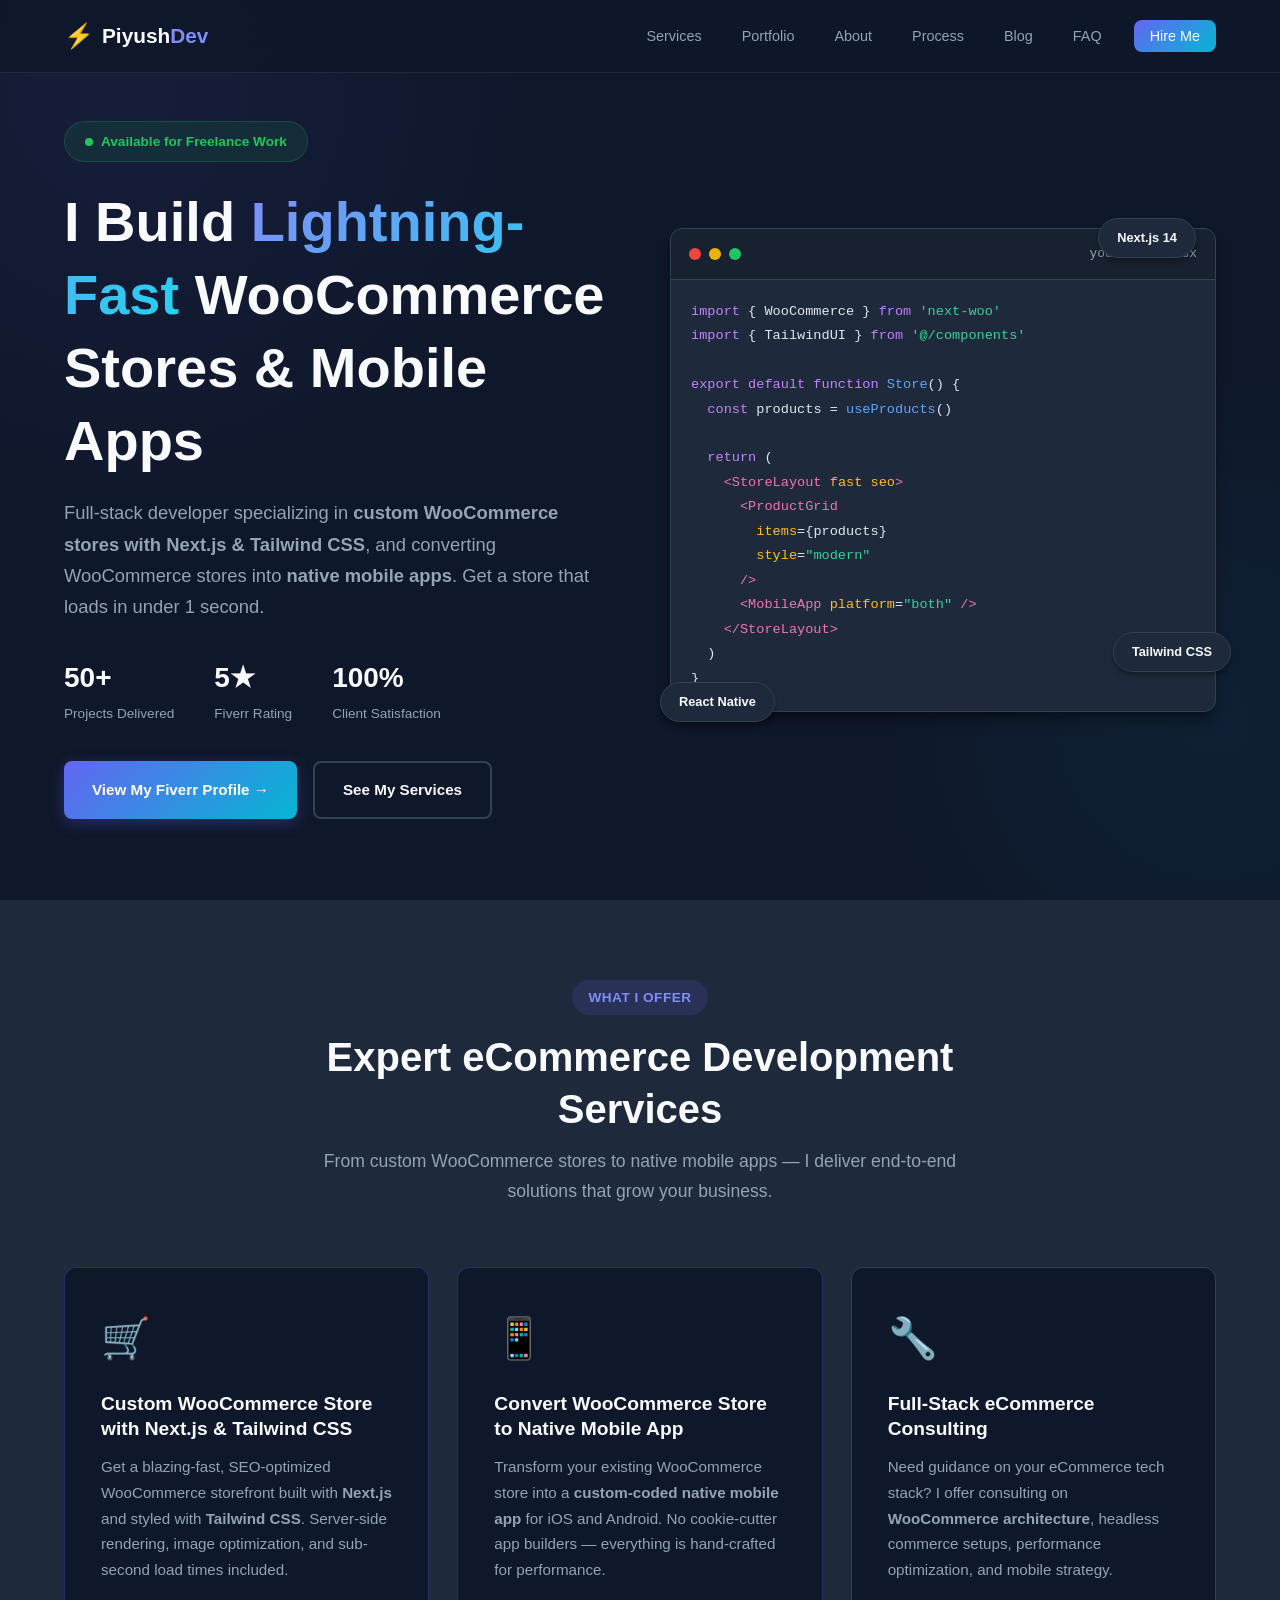
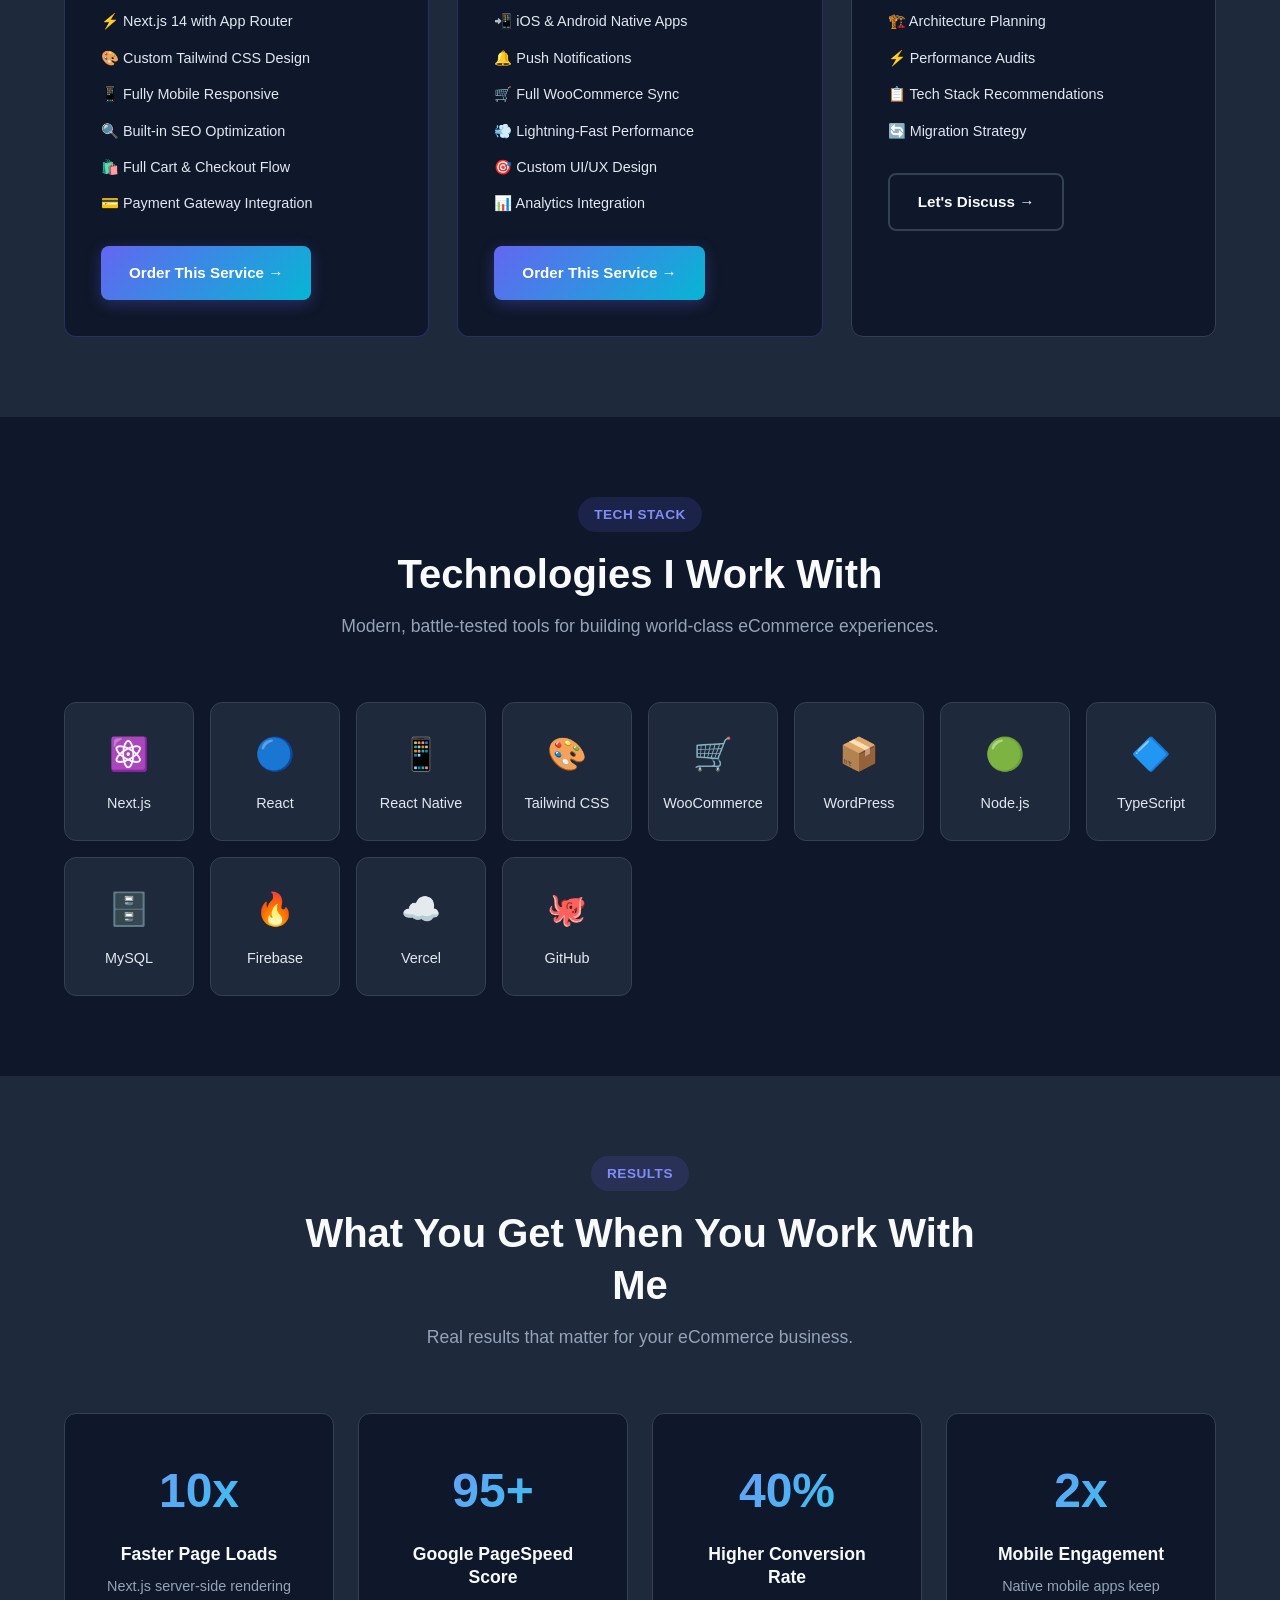
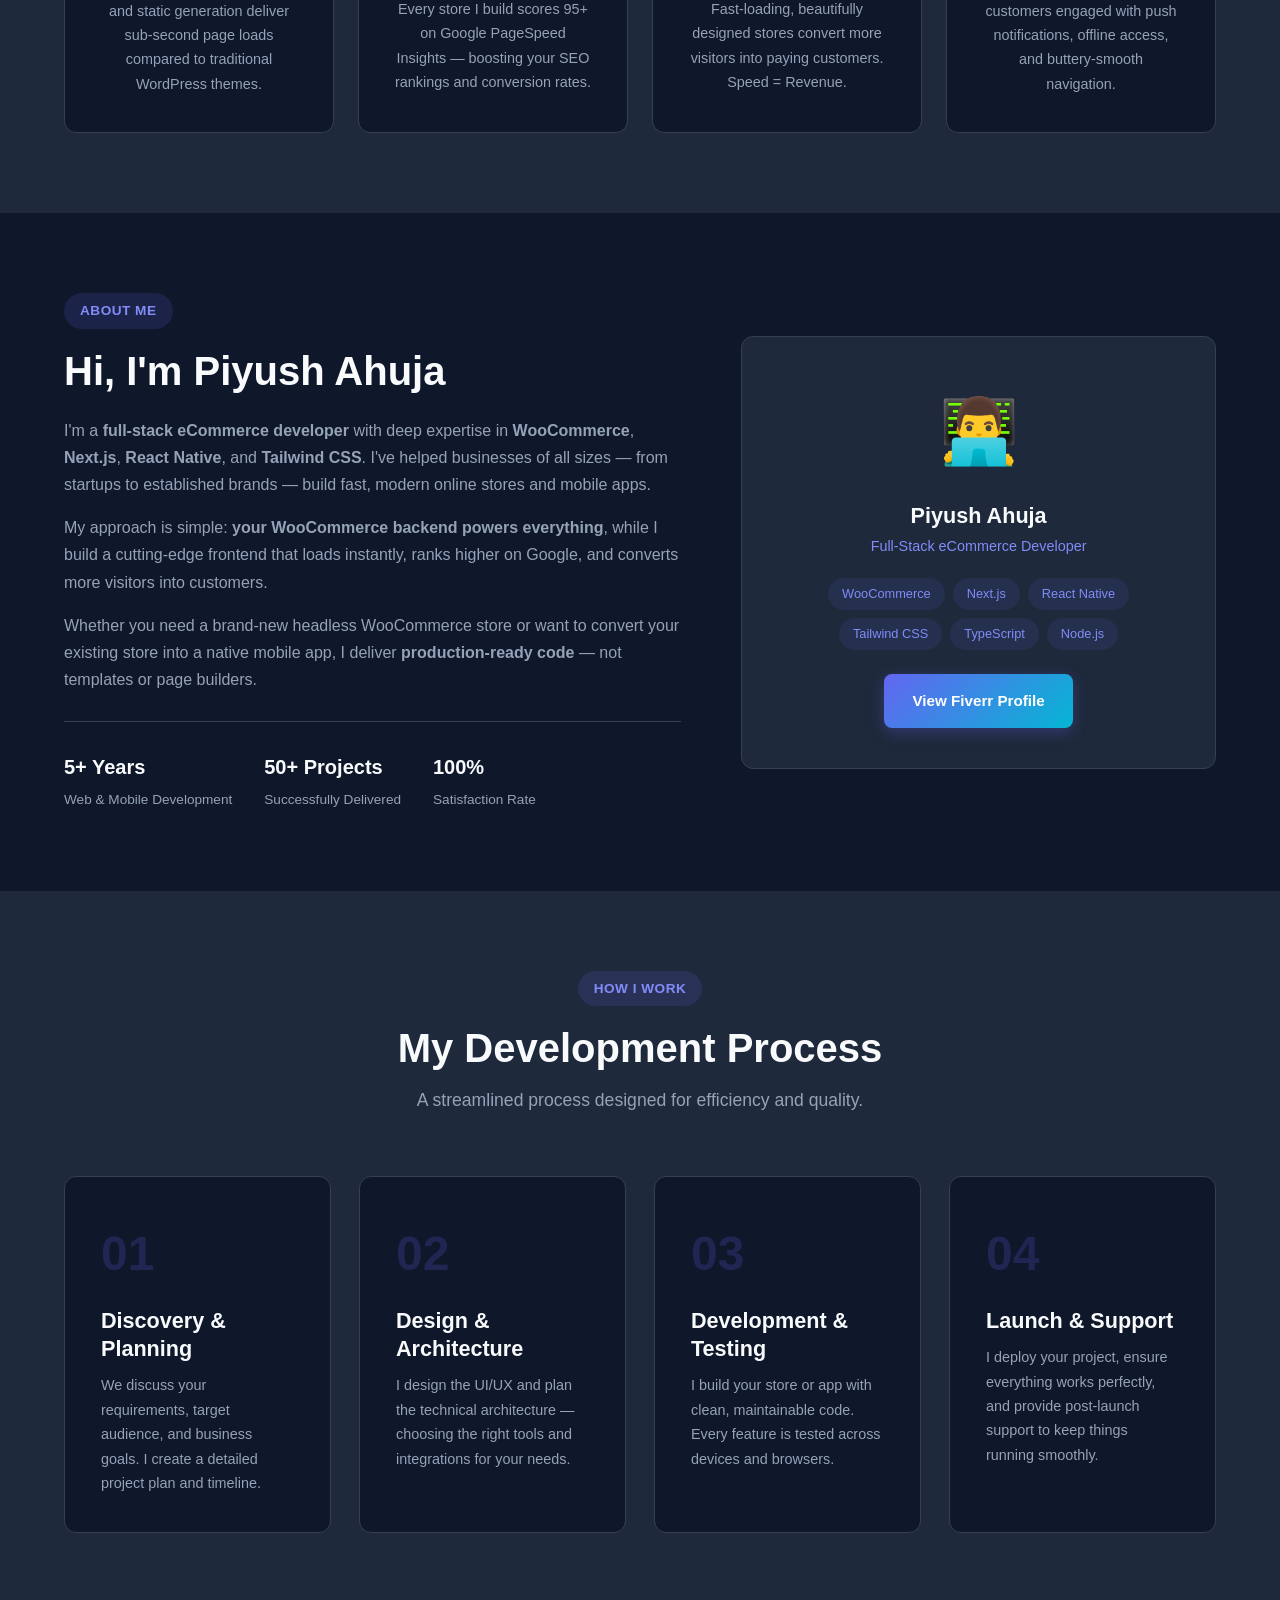
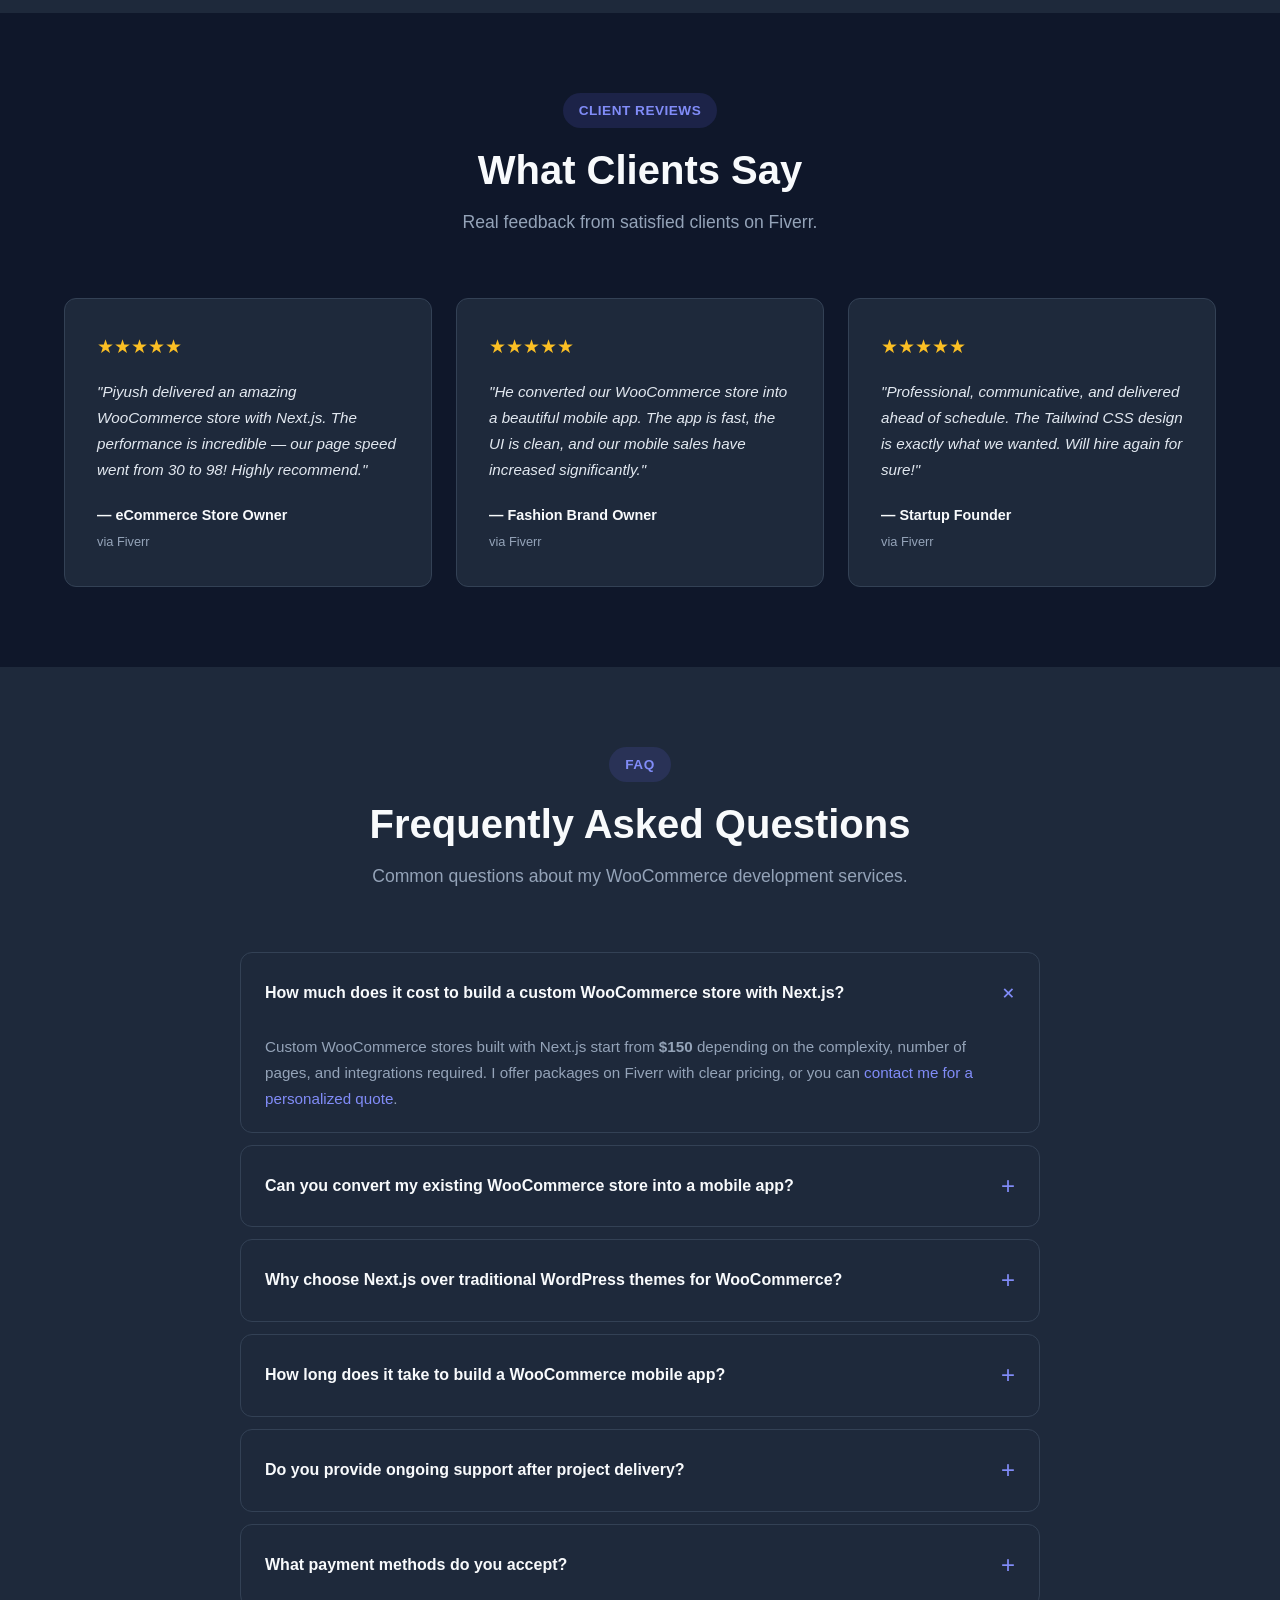
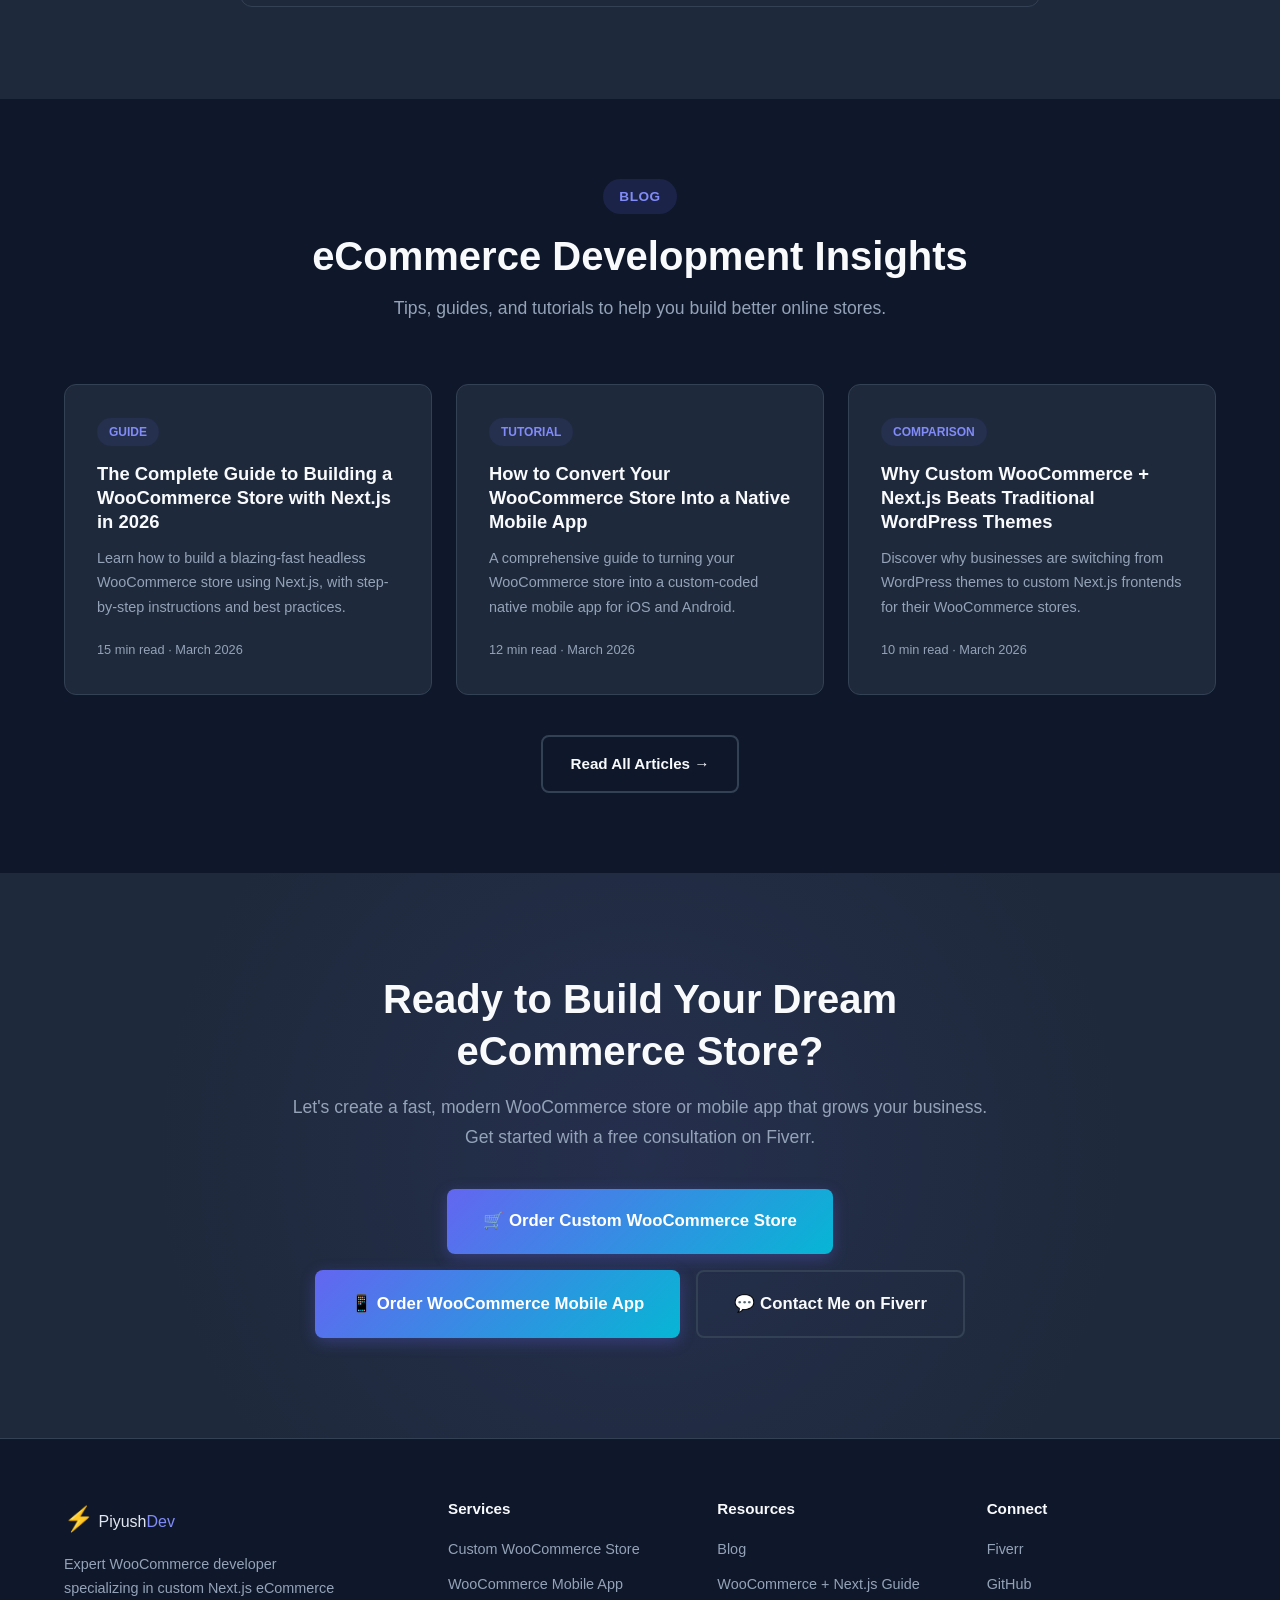
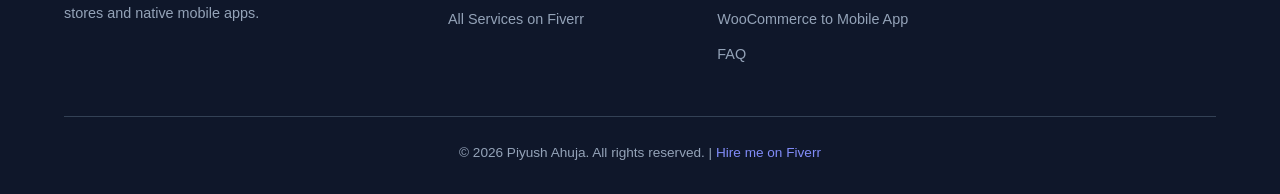
==== index.html @ 9898a1bc "Initial commit: SEO-optimized portfolio site with blog - Landing page with services, portfolio, abou" ====
<!DOCTYPE html>
<html lang="en">
<head>
    <meta charset="UTF-8">
    <meta name="viewport" content="width=device-width, initial-scale=1.0">
    <title>Piyush Ahuja — WooCommerce & Next.js Developer | Custom eCommerce Stores & Mobile Apps</title>
    <meta name="description" content="Hire Piyush Ahuja — expert WooCommerce developer specializing in custom Next.js eCommerce stores, Tailwind CSS design, and native mobile apps for WooCommerce. 5+ years experience. Fast delivery.">
    <meta name="keywords" content="woocommerce developer, hire woocommerce expert, nextjs ecommerce, custom woocommerce store, woocommerce mobile app, react native woocommerce, tailwind css ecommerce, freelance ecommerce developer, woocommerce to mobile app, custom ecommerce development">
    <meta name="author" content="Piyush Ahuja">
    <meta name="robots" content="index, follow, max-snippet:-1, max-image-preview:large, max-video-preview:-1">
    <link rel="canonical" href="https://piyushahuja01.github.io/">

    <!-- Open Graph -->
    <meta property="og:title" content="Piyush Ahuja — WooCommerce & Next.js eCommerce Developer">
    <meta property="og:description" content="Custom WooCommerce stores built with Next.js & Tailwind CSS. Convert your WooCommerce store into a native mobile app. Hire a top-rated freelance developer.">
    <meta property="og:type" content="website">
    <meta property="og:url" content="https://piyushahuja01.github.io/">
    <meta property="og:image" content="https://piyushahuja01.github.io/assets/og-image.png">
    <meta property="og:locale" content="en_US">
    <meta property="og:site_name" content="Piyush Ahuja — eCommerce Developer">

    <!-- Twitter Card -->
    <meta name="twitter:card" content="summary_large_image">
    <meta name="twitter:title" content="Piyush Ahuja — WooCommerce & Next.js Developer">
    <meta name="twitter:description" content="Custom WooCommerce stores with Next.js, Tailwind CSS & native mobile apps. Hire a top freelance eCommerce developer.">
    <meta name="twitter:image" content="https://piyushahuja01.github.io/assets/og-image.png">

    <!-- Favicons -->
    <link rel="icon" type="image/svg+xml" href="data:image/svg+xml,<svg xmlns='http://www.w3.org/2000/svg' viewBox='0 0 100 100'><text y='.9em' font-size='90'>🚀</text></svg>">

    <!-- Preload critical CSS -->
    <link rel="stylesheet" href="style.css">

    <!-- JSON-LD Structured Data: Person -->
    <script type="application/ld+json">
    {
        "@context": "https://schema.org",
        "@type": "Person",
        "name": "Piyush Ahuja",
        "url": "https://piyushahuja01.github.io/",
        "image": "https://piyushahuja01.github.io/assets/profile.jpg",
        "jobTitle": "Full-Stack eCommerce Developer",
        "description": "Expert WooCommerce developer specializing in custom Next.js eCommerce stores, Tailwind CSS design, and native mobile apps.",
        "sameAs": [
            "https://www.fiverr.com/piyushahuja01/",
            "https://github.com/piyushahuja01"
        ],
        "knowsAbout": [
            "WooCommerce",
            "Next.js",
            "React Native",
            "Tailwind CSS",
            "eCommerce Development",
            "Mobile App Development",
            "WordPress",
            "Shopify",
            "JavaScript",
            "TypeScript",
            "Node.js"
        ],
        "makesOffer": [
            {
                "@type": "Offer",
                "itemOffered": {
                    "@type": "Service",
                    "name": "Custom WooCommerce Store with Next.js & Tailwind CSS",
                    "description": "Build a blazing-fast custom WooCommerce store using Next.js and Tailwind CSS with full mobile responsiveness.",
                    "url": "https://www.fiverr.com/piyushahuja01/build-a-custom-woocommerce-store-with-next-js-tailwind-css-and-mobile-app"
                }
            },
            {
                "@type": "Offer",
                "itemOffered": {
                    "@type": "Service",
                    "name": "WooCommerce to Native Mobile App",
                    "description": "Convert your WooCommerce store into a custom-coded native mobile app for iOS and Android.",
                    "url": "https://www.fiverr.com/piyushahuja01/turn-your-woocommerce-store-into-a-custom-code-native-app"
                }
            }
        ]
    }
    </script>

    <!-- JSON-LD: WebSite with SearchAction -->
    <script type="application/ld+json">
    {
        "@context": "https://schema.org",
        "@type": "WebSite",
        "name": "Piyush Ahuja — eCommerce Developer",
        "url": "https://piyushahuja01.github.io/"
    }
    </script>

    <!-- JSON-LD: FAQ -->
    <script type="application/ld+json">
    {
        "@context": "https://schema.org",
        "@type": "FAQPage",
        "mainEntity": [
            {
                "@type": "Question",
                "name": "How much does it cost to build a custom WooCommerce store with Next.js?",
                "acceptedAnswer": {
                    "@type": "Answer",
                    "text": "Custom WooCommerce stores built with Next.js start from $150 depending on the complexity, number of pages, and integrations. Contact me on Fiverr for a personalized quote."
                }
            },
            {
                "@type": "Question",
                "name": "Can you convert my existing WooCommerce store into a mobile app?",
                "acceptedAnswer": {
                    "@type": "Answer",
                    "text": "Yes! I specialize in converting WooCommerce stores into custom-coded native mobile apps for both iOS and Android using React Native, ensuring full feature parity with your web store."
                }
            },
            {
                "@type": "Question",
                "name": "Why choose Next.js over traditional WordPress themes for WooCommerce?",
                "acceptedAnswer": {
                    "@type": "Answer",
                    "text": "Next.js provides significantly faster page loads (up to 10x), better SEO through server-side rendering, superior developer experience, and modern UI capabilities compared to traditional WordPress themes. Your WooCommerce backend stays the same while the frontend becomes blazing fast."
                }
            },
            {
                "@type": "Question",
                "name": "How long does it take to build a WooCommerce mobile app?",
                "acceptedAnswer": {
                    "@type": "Answer",
                    "text": "A typical WooCommerce mobile app takes 2-4 weeks depending on features and complexity. I deliver production-ready apps with push notifications, payment integration, and full cart/checkout functionality."
                }
            },
            {
                "@type": "Question",
                "name": "Do you provide ongoing support after project delivery?",
                "acceptedAnswer": {
                    "@type": "Answer",
                    "text": "Yes, all my projects include post-delivery support. I offer revision rounds and can provide ongoing maintenance packages to keep your store or app running smoothly."
                }
            }
        ]
    }
    </script>

    <!-- JSON-LD: BreadcrumbList -->
    <script type="application/ld+json">
    {
        "@context": "https://schema.org",
        "@type": "BreadcrumbList",
        "itemListElement": [
            {
                "@type": "ListItem",
                "position": 1,
                "name": "Home",
                "item": "https://piyushahuja01.github.io/"
            }
        ]
    }
    </script>
</head>
<body>
    <!-- Navigation -->
    <nav class="navbar" id="navbar">
        <div class="container nav-container">
            <a href="/" class="nav-logo" aria-label="Piyush Ahuja Home">
                <span class="logo-icon">⚡</span>
                <span class="logo-text">Piyush<span class="accent">Dev</span></span>
            </a>
            <button class="nav-toggle" id="navToggle" aria-label="Toggle Menu" aria-expanded="false">
                <span class="hamburger"></span>
            </button>
            <ul class="nav-menu" id="navMenu">
                <li><a href="#services" class="nav-link">Services</a></li>
                <li><a href="#portfolio" class="nav-link">Portfolio</a></li>
                <li><a href="#about" class="nav-link">About</a></li>
                <li><a href="#process" class="nav-link">Process</a></li>
                <li><a href="blog/" class="nav-link">Blog</a></li>
                <li><a href="#faq" class="nav-link">FAQ</a></li>
                <li><a href="#contact" class="nav-link cta-btn">Hire Me</a></li>
            </ul>
        </div>
    </nav>

    <!-- Hero Section -->
    <header class="hero" id="hero">
        <div class="container hero-container">
            <div class="hero-content">
                <div class="hero-badge">Available for Freelance Work</div>
                <h1>I Build <span class="gradient-text">Lightning-Fast</span> WooCommerce Stores & Mobile Apps</h1>
                <p class="hero-subtitle">Full-stack developer specializing in <strong>custom WooCommerce stores with Next.js & Tailwind CSS</strong>, and converting WooCommerce stores into <strong>native mobile apps</strong>. Get a store that loads in under 1 second.</p>
                <div class="hero-stats">
                    <div class="stat">
                        <span class="stat-number">50+</span>
                        <span class="stat-label">Projects Delivered</span>
                    </div>
                    <div class="stat">
                        <span class="stat-number">5★</span>
                        <span class="stat-label">Fiverr Rating</span>
                    </div>
                    <div class="stat">
                        <span class="stat-number">100%</span>
                        <span class="stat-label">Client Satisfaction</span>
                    </div>
                </div>
                <div class="hero-cta">
                    <a href="https://www.fiverr.com/piyushahuja01/" class="btn btn-primary" target="_blank" rel="noopener">
                        View My Fiverr Profile →
                    </a>
                    <a href="#services" class="btn btn-outline">See My Services</a>
                </div>
            </div>
            <div class="hero-visual">
                <div class="code-window">
                    <div class="code-header">
                        <span class="dot red"></span>
                        <span class="dot yellow"></span>
                        <span class="dot green"></span>
                        <span class="code-title">your-store.tsx</span>
                    </div>
                    <pre class="code-body"><code><span class="code-keyword">import</span> { WooCommerce } <span class="code-keyword">from</span> <span class="code-string">'next-woo'</span>
<span class="code-keyword">import</span> { TailwindUI } <span class="code-keyword">from</span> <span class="code-string">'@/components'</span>

<span class="code-keyword">export default function</span> <span class="code-func">Store</span>() {
  <span class="code-keyword">const</span> products = <span class="code-func">useProducts</span>()
  
  <span class="code-keyword">return</span> (
    <span class="code-tag">&lt;StoreLayout</span> <span class="code-attr">fast</span> <span class="code-attr">seo</span><span class="code-tag">&gt;</span>
      <span class="code-tag">&lt;ProductGrid</span>
        <span class="code-attr">items</span>={products}
        <span class="code-attr">style</span>=<span class="code-string">"modern"</span>
      <span class="code-tag">/&gt;</span>
      <span class="code-tag">&lt;MobileApp</span> <span class="code-attr">platform</span>=<span class="code-string">"both"</span> <span class="code-tag">/&gt;</span>
    <span class="code-tag">&lt;/StoreLayout&gt;</span>
  )
}</code></pre>
                </div>
                <div class="floating-badge badge-1">Next.js 14</div>
                <div class="floating-badge badge-2">React Native</div>
                <div class="floating-badge badge-3">Tailwind CSS</div>
            </div>
        </div>
    </header>

    <!-- Services Section -->
    <section class="services" id="services">
        <div class="container">
            <div class="section-header">
                <span class="section-tag">What I Offer</span>
                <h2>Expert eCommerce Development Services</h2>
                <p>From custom WooCommerce stores to native mobile apps — I deliver end-to-end solutions that grow your business.</p>
            </div>
            <div class="services-grid">
                <!-- Service 1 -->
                <article class="service-card featured">
                    <div class="service-icon">🛒</div>
                    <h3>Custom WooCommerce Store with Next.js & Tailwind CSS</h3>
                    <p>Get a blazing-fast, SEO-optimized WooCommerce storefront built with <strong>Next.js</strong> and styled with <strong>Tailwind CSS</strong>. Server-side rendering, image optimization, and sub-second load times included.</p>
                    <ul class="service-features">
                        <li>⚡ Next.js 14 with App Router</li>
                        <li>🎨 Custom Tailwind CSS Design</li>
                        <li>📱 Fully Mobile Responsive</li>
                        <li>🔍 Built-in SEO Optimization</li>
                        <li>🛍️ Full Cart & Checkout Flow</li>
                        <li>💳 Payment Gateway Integration</li>
                    </ul>
                    <a href="https://www.fiverr.com/piyushahuja01/build-a-custom-woocommerce-store-with-next-js-tailwind-css-and-mobile-app" class="btn btn-primary" target="_blank" rel="noopener">
                        Order This Service →
                    </a>
                </article>

                <!-- Service 2 -->
                <article class="service-card featured">
                    <div class="service-icon">📱</div>
                    <h3>Convert WooCommerce Store to Native Mobile App</h3>
                    <p>Transform your existing WooCommerce store into a <strong>custom-coded native mobile app</strong> for iOS and Android. No cookie-cutter app builders — everything is hand-crafted for performance.</p>
                    <ul class="service-features">
                        <li>📲 iOS & Android Native Apps</li>
                        <li>🔔 Push Notifications</li>
                        <li>🛒 Full WooCommerce Sync</li>
                        <li>💨 Lightning-Fast Performance</li>
                        <li>🎯 Custom UI/UX Design</li>
                        <li>📊 Analytics Integration</li>
                    </ul>
                    <a href="https://www.fiverr.com/piyushahuja01/turn-your-woocommerce-store-into-a-custom-code-native-app" class="btn btn-primary" target="_blank" rel="noopener">
                        Order This Service →
                    </a>
                </article>

                <!-- Service 3 -->
                <article class="service-card">
                    <div class="service-icon">🔧</div>
                    <h3>Full-Stack eCommerce Consulting</h3>
                    <p>Need guidance on your eCommerce tech stack? I offer consulting on <strong>WooCommerce architecture</strong>, headless commerce setups, performance optimization, and mobile strategy.</p>
                    <ul class="service-features">
                        <li>🏗️ Architecture Planning</li>
                        <li>⚡ Performance Audits</li>
                        <li>📋 Tech Stack Recommendations</li>
                        <li>🔄 Migration Strategy</li>
                    </ul>
                    <a href="https://www.fiverr.com/piyushahuja01/" class="btn btn-outline" target="_blank" rel="noopener">
                        Let's Discuss →
                    </a>
                </article>
            </div>
        </div>
    </section>

    <!-- Tech Stack Section -->
    <section class="tech-stack" id="tech">
        <div class="container">
            <div class="section-header">
                <span class="section-tag">Tech Stack</span>
                <h2>Technologies I Work With</h2>
                <p>Modern, battle-tested tools for building world-class eCommerce experiences.</p>
            </div>
            <div class="tech-grid">
                <div class="tech-item"><span class="tech-logo">⚛️</span><span>Next.js</span></div>
                <div class="tech-item"><span class="tech-logo">🔵</span><span>React</span></div>
                <div class="tech-item"><span class="tech-logo">📱</span><span>React Native</span></div>
                <div class="tech-item"><span class="tech-logo">🎨</span><span>Tailwind CSS</span></div>
                <div class="tech-item"><span class="tech-logo">🛒</span><span>WooCommerce</span></div>
                <div class="tech-item"><span class="tech-logo">📦</span><span>WordPress</span></div>
                <div class="tech-item"><span class="tech-logo">🟢</span><span>Node.js</span></div>
                <div class="tech-item"><span class="tech-logo">🔷</span><span>TypeScript</span></div>
                <div class="tech-item"><span class="tech-logo">🗄️</span><span>MySQL</span></div>
                <div class="tech-item"><span class="tech-logo">🔥</span><span>Firebase</span></div>
                <div class="tech-item"><span class="tech-logo">☁️</span><span>Vercel</span></div>
                <div class="tech-item"><span class="tech-logo">🐙</span><span>GitHub</span></div>
            </div>
        </div>
    </section>

    <!-- Portfolio/Results Section -->
    <section class="portfolio" id="portfolio">
        <div class="container">
            <div class="section-header">
                <span class="section-tag">Results</span>
                <h2>What You Get When You Work With Me</h2>
                <p>Real results that matter for your eCommerce business.</p>
            </div>
            <div class="results-grid">
                <div class="result-card">
                    <div class="result-metric">10x</div>
                    <h3>Faster Page Loads</h3>
                    <p>Next.js server-side rendering and static generation deliver sub-second page loads compared to traditional WordPress themes.</p>
                </div>
                <div class="result-card">
                    <div class="result-metric">95+</div>
                    <h3>Google PageSpeed Score</h3>
                    <p>Every store I build scores 95+ on Google PageSpeed Insights — boosting your SEO rankings and conversion rates.</p>
                </div>
                <div class="result-card">
                    <div class="result-metric">40%</div>
                    <h3>Higher Conversion Rate</h3>
                    <p>Fast-loading, beautifully designed stores convert more visitors into paying customers. Speed = Revenue.</p>
                </div>
                <div class="result-card">
                    <div class="result-metric">2x</div>
                    <h3>Mobile Engagement</h3>
                    <p>Native mobile apps keep customers engaged with push notifications, offline access, and buttery-smooth navigation.</p>
                </div>
            </div>
        </div>
    </section>

    <!-- About Section -->
    <section class="about" id="about">
        <div class="container about-container">
            <div class="about-content">
                <span class="section-tag">About Me</span>
                <h2>Hi, I'm Piyush Ahuja</h2>
                <p>I'm a <strong>full-stack eCommerce developer</strong> with deep expertise in <strong>WooCommerce</strong>, <strong>Next.js</strong>, <strong>React Native</strong>, and <strong>Tailwind CSS</strong>. I've helped businesses of all sizes — from startups to established brands — build fast, modern online stores and mobile apps.</p>
                <p>My approach is simple: <strong>your WooCommerce backend powers everything</strong>, while I build a cutting-edge frontend that loads instantly, ranks higher on Google, and converts more visitors into customers.</p>
                <p>Whether you need a brand-new headless WooCommerce store or want to convert your existing store into a native mobile app, I deliver <strong>production-ready code</strong> — not templates or page builders.</p>
                <div class="about-highlights">
                    <div class="highlight">
                        <strong>5+ Years</strong>
                        <span>Web & Mobile Development</span>
                    </div>
                    <div class="highlight">
                        <strong>50+ Projects</strong>
                        <span>Successfully Delivered</span>
                    </div>
                    <div class="highlight">
                        <strong>100%</strong>
                        <span>Satisfaction Rate</span>
                    </div>
                </div>
            </div>
            <div class="about-visual">
                <div class="about-card">
                    <div class="about-avatar">👨‍💻</div>
                    <h3>Piyush Ahuja</h3>
                    <p class="about-role">Full-Stack eCommerce Developer</p>
                    <div class="about-tags">
                        <span class="tag">WooCommerce</span>
                        <span class="tag">Next.js</span>
                        <span class="tag">React Native</span>
                        <span class="tag">Tailwind CSS</span>
                        <span class="tag">TypeScript</span>
                        <span class="tag">Node.js</span>
                    </div>
                    <a href="https://www.fiverr.com/piyushahuja01/" class="btn btn-primary" target="_blank" rel="noopener">View Fiverr Profile</a>
                </div>
            </div>
        </div>
    </section>

    <!-- Process Section -->
    <section class="process" id="process">
        <div class="container">
            <div class="section-header">
                <span class="section-tag">How I Work</span>
                <h2>My Development Process</h2>
                <p>A streamlined process designed for efficiency and quality.</p>
            </div>
            <div class="process-steps">
                <div class="step">
                    <div class="step-number">01</div>
                    <h3>Discovery & Planning</h3>
                    <p>We discuss your requirements, target audience, and business goals. I create a detailed project plan and timeline.</p>
                </div>
                <div class="step">
                    <div class="step-number">02</div>
                    <h3>Design & Architecture</h3>
                    <p>I design the UI/UX and plan the technical architecture — choosing the right tools and integrations for your needs.</p>
                </div>
                <div class="step">
                    <div class="step-number">03</div>
                    <h3>Development & Testing</h3>
                    <p>I build your store or app with clean, maintainable code. Every feature is tested across devices and browsers.</p>
                </div>
                <div class="step">
                    <div class="step-number">04</div>
                    <h3>Launch & Support</h3>
                    <p>I deploy your project, ensure everything works perfectly, and provide post-launch support to keep things running smoothly.</p>
                </div>
            </div>
        </div>
    </section>

    <!-- Testimonials Section -->
    <section class="testimonials" id="testimonials">
        <div class="container">
            <div class="section-header">
                <span class="section-tag">Client Reviews</span>
                <h2>What Clients Say</h2>
                <p>Real feedback from satisfied clients on Fiverr.</p>
            </div>
            <div class="testimonials-grid">
                <div class="testimonial-card">
                    <div class="stars">★★★★★</div>
                    <p>"Piyush delivered an amazing WooCommerce store with Next.js. The performance is incredible — our page speed went from 30 to 98! Highly recommend."</p>
                    <div class="testimonial-author">
                        <strong>— eCommerce Store Owner</strong>
                        <span>via Fiverr</span>
                    </div>
                </div>
                <div class="testimonial-card">
                    <div class="stars">★★★★★</div>
                    <p>"He converted our WooCommerce store into a beautiful mobile app. The app is fast, the UI is clean, and our mobile sales have increased significantly."</p>
                    <div class="testimonial-author">
                        <strong>— Fashion Brand Owner</strong>
                        <span>via Fiverr</span>
                    </div>
                </div>
                <div class="testimonial-card">
                    <div class="stars">★★★★★</div>
                    <p>"Professional, communicative, and delivered ahead of schedule. The Tailwind CSS design is exactly what we wanted. Will hire again for sure!"</p>
                    <div class="testimonial-author">
                        <strong>— Startup Founder</strong>
                        <span>via Fiverr</span>
                    </div>
                </div>
            </div>
        </div>
    </section>

    <!-- FAQ Section -->
    <section class="faq" id="faq">
        <div class="container">
            <div class="section-header">
                <span class="section-tag">FAQ</span>
                <h2>Frequently Asked Questions</h2>
                <p>Common questions about my WooCommerce development services.</p>
            </div>
            <div class="faq-list">
                <details class="faq-item" open>
                    <summary><h3>How much does it cost to build a custom WooCommerce store with Next.js?</h3></summary>
                    <p>Custom WooCommerce stores built with Next.js start from <strong>$150</strong> depending on the complexity, number of pages, and integrations required. I offer packages on Fiverr with clear pricing, or you can <a href="https://www.fiverr.com/piyushahuja01/build-a-custom-woocommerce-store-with-next-js-tailwind-css-and-mobile-app" target="_blank" rel="noopener">contact me for a personalized quote</a>.</p>
                </details>
                <details class="faq-item">
                    <summary><h3>Can you convert my existing WooCommerce store into a mobile app?</h3></summary>
                    <p>Yes! I specialize in converting WooCommerce stores into <strong>custom-coded native mobile apps</strong> for both iOS and Android using React Native. The app syncs with your existing WooCommerce backend, so you manage everything from one place. <a href="https://www.fiverr.com/piyushahuja01/turn-your-woocommerce-store-into-a-custom-code-native-app" target="_blank" rel="noopener">Check out my mobile app service</a>.</p>
                </details>
                <details class="faq-item">
                    <summary><h3>Why choose Next.js over traditional WordPress themes for WooCommerce?</h3></summary>
                    <p>Next.js provides <strong>significantly faster page loads</strong> (up to 10x), better SEO through server-side rendering, superior developer experience, and modern UI capabilities. Your WooCommerce backend stays the same — I just replace the slow frontend with a blazing-fast Next.js application. Read more in my <a href="blog/why-custom-woocommerce-nextjs-over-themes.html">detailed comparison article</a>.</p>
                </details>
                <details class="faq-item">
                    <summary><h3>How long does it take to build a WooCommerce mobile app?</h3></summary>
                    <p>A typical WooCommerce mobile app takes <strong>2-4 weeks</strong> depending on features and complexity. I deliver production-ready apps with push notifications, payment integration, full cart/checkout functionality, and app store submission assistance.</p>
                </details>
                <details class="faq-item">
                    <summary><h3>Do you provide ongoing support after project delivery?</h3></summary>
                    <p>Yes! All my projects include <strong>post-delivery support</strong>. I offer revision rounds included in every package, and can provide ongoing maintenance to keep your store or app running smoothly.</p>
                </details>
                <details class="faq-item">
                    <summary><h3>What payment methods do you accept?</h3></summary>
                    <p>I primarily work through <strong>Fiverr</strong>, which supports credit cards, PayPal, and other payment methods. Fiverr also provides buyer protection, ensuring your payment is secure until you approve the delivery. <a href="https://www.fiverr.com/piyushahuja01/" target="_blank" rel="noopener">Visit my Fiverr profile</a> to get started.</p>
                </details>
            </div>
        </div>
    </section>

    <!-- Blog Preview Section (important for SEO) -->
    <section class="blog-preview" id="blog">
        <div class="container">
            <div class="section-header">
                <span class="section-tag">Blog</span>
                <h2>eCommerce Development Insights</h2>
                <p>Tips, guides, and tutorials to help you build better online stores.</p>
            </div>
            <div class="blog-grid">
                <article class="blog-card">
                    <div class="blog-category">Guide</div>
                    <h3><a href="blog/woocommerce-nextjs-ecommerce-guide.html">The Complete Guide to Building a WooCommerce Store with Next.js in 2026</a></h3>
                    <p>Learn how to build a blazing-fast headless WooCommerce store using Next.js, with step-by-step instructions and best practices.</p>
                    <span class="blog-meta">15 min read · March 2026</span>
                </article>
                <article class="blog-card">
                    <div class="blog-category">Tutorial</div>
                    <h3><a href="blog/convert-woocommerce-to-mobile-app.html">How to Convert Your WooCommerce Store Into a Native Mobile App</a></h3>
                    <p>A comprehensive guide to turning your WooCommerce store into a custom-coded native mobile app for iOS and Android.</p>
                    <span class="blog-meta">12 min read · March 2026</span>
                </article>
                <article class="blog-card">
                    <div class="blog-category">Comparison</div>
                    <h3><a href="blog/why-custom-woocommerce-nextjs-over-themes.html">Why Custom WooCommerce + Next.js Beats Traditional WordPress Themes</a></h3>
                    <p>Discover why businesses are switching from WordPress themes to custom Next.js frontends for their WooCommerce stores.</p>
                    <span class="blog-meta">10 min read · March 2026</span>
                </article>
            </div>
            <div class="blog-cta">
                <a href="blog/" class="btn btn-outline">Read All Articles →</a>
            </div>
        </div>
    </section>

    <!-- CTA Section -->
    <section class="cta-section" id="contact">
        <div class="container">
            <div class="cta-content">
                <h2>Ready to Build Your Dream eCommerce Store?</h2>
                <p>Let's create a fast, modern WooCommerce store or mobile app that grows your business. Get started with a free consultation on Fiverr.</p>
                <div class="cta-buttons">
                    <a href="https://www.fiverr.com/piyushahuja01/build-a-custom-woocommerce-store-with-next-js-tailwind-css-and-mobile-app" class="btn btn-primary btn-large" target="_blank" rel="noopener">
                        🛒 Order Custom WooCommerce Store
                    </a>
                    <a href="https://www.fiverr.com/piyushahuja01/turn-your-woocommerce-store-into-a-custom-code-native-app" class="btn btn-primary btn-large" target="_blank" rel="noopener">
                        📱 Order WooCommerce Mobile App
                    </a>
                    <a href="https://www.fiverr.com/piyushahuja01/" class="btn btn-outline btn-large" target="_blank" rel="noopener">
                        💬 Contact Me on Fiverr
                    </a>
                </div>
            </div>
        </div>
    </section>

    <!-- Footer -->
    <footer class="footer">
        <div class="container">
            <div class="footer-grid">
                <div class="footer-brand">
                    <span class="logo-icon">⚡</span>
                    <span class="logo-text">Piyush<span class="accent">Dev</span></span>
                    <p>Expert WooCommerce developer specializing in custom Next.js eCommerce stores and native mobile apps.</p>
                </div>
                <div class="footer-links">
                    <h4>Services</h4>
                    <ul>
                        <li><a href="https://www.fiverr.com/piyushahuja01/build-a-custom-woocommerce-store-with-next-js-tailwind-css-and-mobile-app" target="_blank" rel="noopener">Custom WooCommerce Store</a></li>
                        <li><a href="https://www.fiverr.com/piyushahuja01/turn-your-woocommerce-store-into-a-custom-code-native-app" target="_blank" rel="noopener">WooCommerce Mobile App</a></li>
                        <li><a href="https://www.fiverr.com/piyushahuja01/" target="_blank" rel="noopener">All Services on Fiverr</a></li>
                    </ul>
                </div>
                <div class="footer-links">
                    <h4>Resources</h4>
                    <ul>
                        <li><a href="blog/">Blog</a></li>
                        <li><a href="blog/woocommerce-nextjs-ecommerce-guide.html">WooCommerce + Next.js Guide</a></li>
                        <li><a href="blog/convert-woocommerce-to-mobile-app.html">WooCommerce to Mobile App</a></li>
                        <li><a href="#faq">FAQ</a></li>
                    </ul>
                </div>
                <div class="footer-links">
                    <h4>Connect</h4>
                    <ul>
                        <li><a href="https://www.fiverr.com/piyushahuja01/" target="_blank" rel="noopener">Fiverr</a></li>
                        <li><a href="https://github.com/piyushahuja01" target="_blank" rel="noopener">GitHub</a></li>
                    </ul>
                </div>
            </div>
            <div class="footer-bottom">
                <p>© 2026 Piyush Ahuja. All rights reserved. | <a href="https://www.fiverr.com/piyushahuja01/" target="_blank" rel="noopener">Hire me on Fiverr</a></p>
            </div>
        </div>
    </footer>

    <script src="script.js" defer></script>
</body>
</html>
---- style.css ----
/* ===================================
   PIYUSH AHUJA - PORTFOLIO & SEO SITE
   Optimized for Performance & SEO
   =================================== */

/* CSS Variables */
:root {
    --primary: #6366f1;
    --primary-dark: #4f46e5;
    --primary-light: #818cf8;
    --accent: #06b6d4;
    --accent-dark: #0891b2;
    --bg: #0f172a;
    --bg-light: #1e293b;
    --bg-card: #1e293b;
    --text: #e2e8f0;
    --text-muted: #94a3b8;
    --text-bright: #f8fafc;
    --border: #334155;
    --success: #22c55e;
    --gradient: linear-gradient(135deg, #6366f1, #06b6d4);
    --gradient-text: linear-gradient(135deg, #818cf8, #22d3ee);
    --shadow: 0 4px 6px -1px rgba(0,0,0,.3), 0 2px 4px -2px rgba(0,0,0,.2);
    --shadow-lg: 0 10px 15px -3px rgba(0,0,0,.4), 0 4px 6px -4px rgba(0,0,0,.3);
    --radius: 12px;
    --radius-sm: 8px;
    --transition: .3s cubic-bezier(.4,0,.2,1);
    --max-width: 1200px;
}

/* Reset */
*, *::before, *::after {
    margin: 0;
    padding: 0;
    box-sizing: border-box;
}

html {
    scroll-behavior: smooth;
    scroll-padding-top: 80px;
}

body {
    font-family: -apple-system, BlinkMacSystemFont, 'Segoe UI', Roboto, 'Helvetica Neue', Arial, sans-serif;
    background: var(--bg);
    color: var(--text);
    line-height: 1.7;
    -webkit-font-smoothing: antialiased;
    -moz-osx-font-smoothing: grayscale;
    overflow-x: hidden;
}

img {
    max-width: 100%;
    height: auto;
    display: block;
}

a {
    color: var(--primary-light);
    text-decoration: none;
    transition: color var(--transition);
}

a:hover {
    color: var(--accent);
}

/* Container */
.container {
    max-width: var(--max-width);
    margin: 0 auto;
    padding: 0 24px;
}

/* Headings */
h1, h2, h3, h4 {
    color: var(--text-bright);
    line-height: 1.3;
}

h1 { font-size: clamp(2rem, 5vw, 3.5rem); font-weight: 800; }
h2 { font-size: clamp(1.75rem, 3.5vw, 2.5rem); font-weight: 700; }
h3 { font-size: clamp(1.1rem, 2vw, 1.35rem); font-weight: 600; }

/* Section styling */
section {
    padding: 80px 0;
}

.section-header {
    text-align: center;
    max-width: 700px;
    margin: 0 auto 60px;
}

.section-tag {
    display: inline-block;
    padding: 6px 16px;
    background: rgba(99, 102, 241, .15);
    color: var(--primary-light);
    border-radius: 50px;
    font-size: .85rem;
    font-weight: 600;
    letter-spacing: .5px;
    margin-bottom: 16px;
    text-transform: uppercase;
}

.section-header p {
    color: var(--text-muted);
    font-size: 1.1rem;
    margin-top: 12px;
}

/* Buttons */
.btn {
    display: inline-flex;
    align-items: center;
    gap: 8px;
    padding: 14px 28px;
    border-radius: var(--radius-sm);
    font-weight: 600;
    font-size: .95rem;
    text-decoration: none;
    transition: all var(--transition);
    cursor: pointer;
    border: none;
    white-space: nowrap;
}

.btn-primary {
    background: var(--gradient);
    color: white;
    box-shadow: 0 4px 15px rgba(99, 102, 241, .3);
}

.btn-primary:hover {
    transform: translateY(-2px);
    box-shadow: 0 8px 25px rgba(99, 102, 241, .4);
    color: white;
}

.btn-outline {
    background: transparent;
    color: var(--text-bright);
    border: 2px solid var(--border);
}

.btn-outline:hover {
    border-color: var(--primary);
    color: var(--primary-light);
    background: rgba(99, 102, 241, .05);
}

.btn-large {
    padding: 18px 36px;
    font-size: 1.05rem;
}

/* ========== NAVBAR ========== */
.navbar {
    position: fixed;
    top: 0;
    left: 0;
    right: 0;
    z-index: 1000;
    background: rgba(15, 23, 42, .85);
    backdrop-filter: blur(20px);
    -webkit-backdrop-filter: blur(20px);
    border-bottom: 1px solid rgba(51, 65, 85, .5);
    transition: all var(--transition);
}

.navbar.scrolled {
    background: rgba(15, 23, 42, .95);
    box-shadow: var(--shadow-lg);
}

.nav-container {
    display: flex;
    align-items: center;
    justify-content: space-between;
    height: 72px;
}

.nav-logo {
    display: flex;
    align-items: center;
    gap: 8px;
    font-size: 1.3rem;
    font-weight: 800;
    color: var(--text-bright);
}

.nav-logo:hover { color: var(--text-bright); }

.logo-icon {
    font-size: 1.5rem;
}

.accent {
    color: var(--primary-light);
}

.nav-menu {
    display: flex;
    align-items: center;
    gap: 8px;
    list-style: none;
}

.nav-link {
    padding: 8px 16px;
    color: var(--text-muted);
    font-size: .9rem;
    font-weight: 500;
    border-radius: var(--radius-sm);
    transition: all var(--transition);
}

.nav-link:hover {
    color: var(--text-bright);
    background: rgba(255,255,255,.05);
}

.nav-link.cta-btn {
    background: var(--gradient);
    color: white;
    margin-left: 8px;
}

.nav-link.cta-btn:hover {
    color: white;
    transform: translateY(-1px);
}

/* Hamburger */
.nav-toggle {
    display: none;
    background: none;
    border: none;
    cursor: pointer;
    padding: 8px;
}

.hamburger {
    display: block;
    width: 24px;
    height: 2px;
    background: var(--text-bright);
    position: relative;
    transition: all var(--transition);
}

.hamburger::before,
.hamburger::after {
    content: '';
    position: absolute;
    width: 24px;
    height: 2px;
    background: var(--text-bright);
    transition: all var(--transition);
}

.hamburger::before { top: -7px; }
.hamburger::after { top: 7px; }

/* ========== HERO ========== */
.hero {
    padding-top: 120px;
    padding-bottom: 80px;
    min-height: 100vh;
    display: flex;
    align-items: center;
    position: relative;
    overflow: hidden;
}

.hero::before {
    content: '';
    position: absolute;
    top: -50%;
    left: -20%;
    width: 60%;
    height: 120%;
    background: radial-gradient(circle, rgba(99, 102, 241, .08) 0%, transparent 70%);
    pointer-events: none;
}

.hero::after {
    content: '';
    position: absolute;
    bottom: -30%;
    right: -20%;
    width: 50%;
    height: 100%;
    background: radial-gradient(circle, rgba(6, 182, 212, .06) 0%, transparent 70%);
    pointer-events: none;
}

.hero-container {
    display: grid;
    grid-template-columns: 1fr 1fr;
    gap: 60px;
    align-items: center;
    position: relative;
    z-index: 1;
}

.hero-badge {
    display: inline-flex;
    align-items: center;
    gap: 8px;
    padding: 8px 20px;
    background: rgba(34, 197, 94, .1);
    color: var(--success);
    border: 1px solid rgba(34, 197, 94, .2);
    border-radius: 50px;
    font-size: .85rem;
    font-weight: 600;
    margin-bottom: 24px;
    animation: pulse-badge 2s ease-in-out infinite;
}

@keyframes pulse-badge {
    0%, 100% { opacity: 1; }
    50% { opacity: .7; }
}

.hero-badge::before {
    content: '';
    width: 8px;
    height: 8px;
    background: var(--success);
    border-radius: 50%;
    animation: pulse-dot 1.5s ease-in-out infinite;
}

@keyframes pulse-dot {
    0%, 100% { transform: scale(1); }
    50% { transform: scale(1.3); }
}

.hero h1 {
    margin-bottom: 20px;
}

.gradient-text {
    background: var(--gradient-text);
    -webkit-background-clip: text;
    -webkit-text-fill-color: transparent;
    background-clip: text;
}

.hero-subtitle {
    font-size: 1.15rem;
    color: var(--text-muted);
    margin-bottom: 32px;
    max-width: 540px;
}

.hero-stats {
    display: flex;
    gap: 40px;
    margin-bottom: 36px;
}

.stat {
    display: flex;
    flex-direction: column;
}

.stat-number {
    font-size: 1.75rem;
    font-weight: 800;
    color: var(--text-bright);
}

.stat-label {
    font-size: .85rem;
    color: var(--text-muted);
}

.hero-cta {
    display: flex;
    gap: 16px;
    flex-wrap: wrap;
}

/* Code Window */
.hero-visual {
    position: relative;
}

.code-window {
    background: var(--bg-light);
    border: 1px solid var(--border);
    border-radius: var(--radius);
    overflow: hidden;
    box-shadow: var(--shadow-lg);
}

.code-header {
    display: flex;
    align-items: center;
    gap: 8px;
    padding: 14px 18px;
    background: rgba(0,0,0,.2);
    border-bottom: 1px solid var(--border);
}

.dot {
    width: 12px;
    height: 12px;
    border-radius: 50%;
}

.dot.red { background: #ef4444; }
.dot.yellow { background: #eab308; }
.dot.green { background: #22c55e; }

.code-title {
    margin-left: auto;
    font-size: .8rem;
    color: var(--text-muted);
    font-family: 'SF Mono', 'Fira Code', monospace;
}

.code-body {
    padding: 20px;
    font-family: 'SF Mono', 'Fira Code', 'Cascadia Code', monospace;
    font-size: .85rem;
    line-height: 1.8;
    overflow-x: auto;
}

.code-body code {
    font-family: inherit;
}

.code-keyword { color: #c084fc; }
.code-string { color: #34d399; }
.code-func { color: #60a5fa; }
.code-tag { color: #f472b6; }
.code-attr { color: #fbbf24; }

/* Floating Badges */
.floating-badge {
    position: absolute;
    padding: 8px 18px;
    background: var(--bg-card);
    border: 1px solid var(--border);
    border-radius: 50px;
    font-size: .8rem;
    font-weight: 600;
    color: var(--text-bright);
    box-shadow: var(--shadow);
    animation: float 4s ease-in-out infinite;
}

.badge-1 { top: -10px; right: 20px; animation-delay: 0s; }
.badge-2 { bottom: -10px; left: -10px; animation-delay: 1.3s; }
.badge-3 { bottom: 40px; right: -15px; animation-delay: 2.6s; }

@keyframes float {
    0%, 100% { transform: translateY(0); }
    50% { transform: translateY(-10px); }
}

/* ========== SERVICES ========== */
.services {
    background: var(--bg-light);
}

.services-grid {
    display: grid;
    grid-template-columns: repeat(auto-fit, minmax(340px, 1fr));
    gap: 28px;
}

.service-card {
    background: var(--bg);
    border: 1px solid var(--border);
    border-radius: var(--radius);
    padding: 36px;
    transition: all var(--transition);
}

.service-card:hover {
    border-color: var(--primary);
    transform: translateY(-4px);
    box-shadow: 0 20px 40px rgba(0,0,0,.3);
}

.service-card.featured {
    border-color: rgba(99, 102, 241, .3);
}

.service-icon {
    font-size: 2.5rem;
    margin-bottom: 20px;
}

.service-card h3 {
    margin-bottom: 12px;
    font-size: 1.2rem;
}

.service-card p {
    color: var(--text-muted);
    margin-bottom: 20px;
    font-size: .95rem;
}

.service-features {
    list-style: none;
    margin-bottom: 24px;
}

.service-features li {
    padding: 6px 0;
    font-size: .9rem;
    color: var(--text);
}

/* ========== TECH STACK ========== */
.tech-grid {
    display: grid;
    grid-template-columns: repeat(auto-fill, minmax(130px, 1fr));
    gap: 16px;
}

.tech-item {
    display: flex;
    flex-direction: column;
    align-items: center;
    gap: 10px;
    padding: 24px 16px;
    background: var(--bg-light);
    border: 1px solid var(--border);
    border-radius: var(--radius);
    font-size: .9rem;
    font-weight: 500;
    transition: all var(--transition);
}

.tech-item:hover {
    border-color: var(--primary);
    transform: translateY(-3px);
}

.tech-logo {
    font-size: 2rem;
}

/* ========== PORTFOLIO/RESULTS ========== */
.portfolio {
    background: var(--bg-light);
}

.results-grid {
    display: grid;
    grid-template-columns: repeat(auto-fit, minmax(250px, 1fr));
    gap: 24px;
}

.result-card {
    background: var(--bg);
    border: 1px solid var(--border);
    border-radius: var(--radius);
    padding: 36px;
    text-align: center;
    transition: all var(--transition);
}

.result-card:hover {
    border-color: var(--primary);
    transform: translateY(-3px);
}

.result-metric {
    font-size: 3rem;
    font-weight: 800;
    background: var(--gradient-text);
    -webkit-background-clip: text;
    -webkit-text-fill-color: transparent;
    background-clip: text;
    margin-bottom: 12px;
}

.result-card h3 {
    margin-bottom: 8px;
    font-size: 1.1rem;
}

.result-card p {
    color: var(--text-muted);
    font-size: .9rem;
}

/* ========== ABOUT ========== */
.about-container {
    display: grid;
    grid-template-columns: 1.3fr 1fr;
    gap: 60px;
    align-items: center;
}

.about-content .section-tag {
    margin-bottom: 16px;
}

.about-content h2 {
    margin-bottom: 20px;
}

.about-content p {
    color: var(--text-muted);
    margin-bottom: 16px;
    font-size: 1rem;
}

.about-highlights {
    display: flex;
    gap: 32px;
    margin-top: 28px;
    padding-top: 28px;
    border-top: 1px solid var(--border);
}

.highlight {
    display: flex;
    flex-direction: column;
    gap: 4px;
}

.highlight strong {
    color: var(--text-bright);
    font-size: 1.25rem;
}

.highlight span {
    color: var(--text-muted);
    font-size: .85rem;
}

.about-card {
    background: var(--bg-light);
    border: 1px solid var(--border);
    border-radius: var(--radius);
    padding: 40px;
    text-align: center;
}

.about-avatar {
    font-size: 4rem;
    margin-bottom: 16px;
}

.about-card h3 {
    margin-bottom: 4px;
}

.about-role {
    color: var(--primary-light);
    font-size: .9rem;
    margin-bottom: 20px;
}

.about-tags {
    display: flex;
    flex-wrap: wrap;
    justify-content: center;
    gap: 8px;
    margin-bottom: 24px;
}

.tag {
    padding: 5px 14px;
    background: rgba(99, 102, 241, .1);
    color: var(--primary-light);
    border-radius: 50px;
    font-size: .8rem;
    font-weight: 500;
}

/* ========== PROCESS ========== */
.process {
    background: var(--bg-light);
}

.process-steps {
    display: grid;
    grid-template-columns: repeat(auto-fit, minmax(250px, 1fr));
    gap: 28px;
}

.step {
    background: var(--bg);
    border: 1px solid var(--border);
    border-radius: var(--radius);
    padding: 36px;
    position: relative;
    transition: all var(--transition);
}

.step:hover {
    border-color: var(--primary);
    transform: translateY(-3px);
}

.step-number {
    font-size: 3rem;
    font-weight: 800;
    color: rgba(99, 102, 241, .2);
    margin-bottom: 12px;
}

.step h3 {
    margin-bottom: 10px;
}

.step p {
    color: var(--text-muted);
    font-size: .9rem;
}

/* ========== TESTIMONIALS ========== */
.testimonials-grid {
    display: grid;
    grid-template-columns: repeat(auto-fit, minmax(300px, 1fr));
    gap: 24px;
}

.testimonial-card {
    background: var(--bg-light);
    border: 1px solid var(--border);
    border-radius: var(--radius);
    padding: 32px;
    transition: all var(--transition);
}

.testimonial-card:hover {
    border-color: var(--primary);
}

.stars {
    color: #fbbf24;
    font-size: 1.2rem;
    margin-bottom: 16px;
}

.testimonial-card p {
    color: var(--text);
    font-style: italic;
    margin-bottom: 20px;
    font-size: .95rem;
}

.testimonial-author strong {
    display: block;
    color: var(--text-bright);
    font-size: .9rem;
}

.testimonial-author span {
    color: var(--text-muted);
    font-size: .8rem;
}

/* ========== FAQ ========== */
.faq {
    background: var(--bg-light);
}

.faq-list {
    max-width: 800px;
    margin: 0 auto;
}

.faq-item {
    border: 1px solid var(--border);
    border-radius: var(--radius);
    margin-bottom: 12px;
    overflow: hidden;
    transition: all var(--transition);
}

.faq-item:hover {
    border-color: var(--primary);
}

.faq-item summary {
    padding: 20px 24px;
    cursor: pointer;
    list-style: none;
    display: flex;
    align-items: center;
    justify-content: space-between;
}

.faq-item summary::-webkit-details-marker {
    display: none;
}

.faq-item summary::after {
    content: '+';
    font-size: 1.5rem;
    color: var(--primary-light);
    font-weight: 300;
    transition: transform var(--transition);
    flex-shrink: 0;
    margin-left: 16px;
}

.faq-item[open] summary::after {
    transform: rotate(45deg);
}

.faq-item summary h3 {
    font-size: 1rem;
    font-weight: 600;
}

.faq-item p {
    padding: 0 24px 20px;
    color: var(--text-muted);
    font-size: .95rem;
}

/* ========== BLOG PREVIEW ========== */
.blog-grid {
    display: grid;
    grid-template-columns: repeat(auto-fit, minmax(320px, 1fr));
    gap: 24px;
}

.blog-card {
    background: var(--bg-light);
    border: 1px solid var(--border);
    border-radius: var(--radius);
    padding: 32px;
    transition: all var(--transition);
}

.blog-card:hover {
    border-color: var(--primary);
    transform: translateY(-3px);
}

.blog-category {
    display: inline-block;
    padding: 4px 12px;
    background: rgba(99, 102, 241, .1);
    color: var(--primary-light);
    border-radius: 50px;
    font-size: .75rem;
    font-weight: 600;
    text-transform: uppercase;
    margin-bottom: 16px;
}

.blog-card h3 {
    margin-bottom: 12px;
    font-size: 1.15rem;
}

.blog-card h3 a {
    color: var(--text-bright);
}

.blog-card h3 a:hover {
    color: var(--primary-light);
}

.blog-card p {
    color: var(--text-muted);
    font-size: .9rem;
    margin-bottom: 16px;
}

.blog-meta {
    color: var(--text-muted);
    font-size: .8rem;
}

.blog-cta {
    text-align: center;
    margin-top: 40px;
}

/* ========== CTA SECTION ========== */
.cta-section {
    background: var(--bg-light);
    text-align: center;
    padding: 100px 0;
    position: relative;
    overflow: hidden;
}

.cta-section::before {
    content: '';
    position: absolute;
    top: 0;
    left: 0;
    right: 0;
    bottom: 0;
    background: radial-gradient(circle at center, rgba(99, 102, 241, .1) 0%, transparent 70%);
    pointer-events: none;
}

.cta-content {
    position: relative;
    z-index: 1;
    max-width: 700px;
    margin: 0 auto;
}

.cta-content h2 {
    margin-bottom: 16px;
}

.cta-content p {
    color: var(--text-muted);
    font-size: 1.1rem;
    margin-bottom: 36px;
}

.cta-buttons {
    display: flex;
    flex-wrap: wrap;
    gap: 16px;
    justify-content: center;
}

/* ========== FOOTER ========== */
.footer {
    background: var(--bg);
    border-top: 1px solid var(--border);
    padding: 60px 0 30px;
}

.footer-grid {
    display: grid;
    grid-template-columns: 1.5fr 1fr 1fr 1fr;
    gap: 40px;
    margin-bottom: 40px;
}

.footer-brand p {
    color: var(--text-muted);
    font-size: .9rem;
    margin-top: 12px;
    max-width: 280px;
}

.footer-links h4 {
    color: var(--text-bright);
    font-size: .95rem;
    margin-bottom: 16px;
}

.footer-links ul {
    list-style: none;
}

.footer-links li {
    margin-bottom: 8px;
}

.footer-links a {
    color: var(--text-muted);
    font-size: .9rem;
}

.footer-links a:hover {
    color: var(--primary-light);
}

.footer-bottom {
    padding-top: 24px;
    border-top: 1px solid var(--border);
    text-align: center;
}

.footer-bottom p {
    color: var(--text-muted);
    font-size: .85rem;
}

/* ========== BLOG PAGE STYLES ========== */
.blog-hero {
    padding-top: 120px;
    padding-bottom: 40px;
    text-align: center;
}

.blog-hero h1 {
    margin-bottom: 12px;
}

.blog-hero p {
    color: var(--text-muted);
    font-size: 1.1rem;
}

.blog-listing {
    padding: 40px 0 80px;
}

.blog-listing .blog-grid {
    grid-template-columns: repeat(auto-fit, minmax(320px, 1fr));
}

/* Article Page */
.article-hero {
    padding-top: 120px;
    padding-bottom: 20px;
    max-width: 800px;
    margin: 0 auto;
}

.article-hero .section-tag {
    margin-bottom: 20px;
}

.article-hero h1 {
    font-size: clamp(1.75rem, 4vw, 2.5rem);
    margin-bottom: 16px;
}

.article-meta {
    display: flex;
    align-items: center;
    gap: 20px;
    color: var(--text-muted);
    font-size: .9rem;
    padding-bottom: 24px;
    border-bottom: 1px solid var(--border);
}

.article-content {
    max-width: 800px;
    margin: 0 auto;
    padding: 40px 24px 80px;
}

.article-content h2 {
    margin-top: 48px;
    margin-bottom: 16px;
    font-size: 1.6rem;
}

.article-content h3 {
    margin-top: 36px;
    margin-bottom: 12px;
    font-size: 1.25rem;
}

.article-content p {
    margin-bottom: 18px;
    color: var(--text);
    font-size: 1.05rem;
    line-height: 1.8;
}

.article-content ul, .article-content ol {
    margin-bottom: 18px;
    padding-left: 24px;
}

.article-content li {
    margin-bottom: 8px;
    color: var(--text);
    font-size: 1rem;
    line-height: 1.7;
}

.article-content strong {
    color: var(--text-bright);
}

.article-content code {
    background: var(--bg-light);
    padding: 2px 8px;
    border-radius: 4px;
    font-size: .9em;
    color: var(--primary-light);
}

.article-content pre {
    background: var(--bg-light);
    border: 1px solid var(--border);
    border-radius: var(--radius);
    padding: 24px;
    overflow-x: auto;
    margin-bottom: 24px;
}

.article-content pre code {
    background: none;
    padding: 0;
    font-size: .9rem;
    line-height: 1.7;
}

.article-content blockquote {
    border-left: 4px solid var(--primary);
    padding: 16px 24px;
    margin: 24px 0;
    background: rgba(99, 102, 241, .05);
    border-radius: 0 var(--radius-sm) var(--radius-sm) 0;
}

.article-content blockquote p {
    color: var(--text);
    font-style: italic;
}

.article-cta {
    background: var(--bg-light);
    border: 2px solid var(--primary);
    border-radius: var(--radius);
    padding: 40px;
    text-align: center;
    margin: 48px 0;
}

.article-cta h3 {
    margin-bottom: 12px;
}

.article-cta p {
    color: var(--text-muted);
    margin-bottom: 20px;
}

/* 404 Page */
.page-404 {
    min-height: 100vh;
    display: flex;
    align-items: center;
    justify-content: center;
    text-align: center;
}

.page-404 h1 {
    font-size: 8rem;
    background: var(--gradient-text);
    -webkit-background-clip: text;
    -webkit-text-fill-color: transparent;
    background-clip: text;
}

.page-404 h2 {
    margin-bottom: 16px;
}

.page-404 p {
    color: var(--text-muted);
    margin-bottom: 32px;
}

/* ========== RESPONSIVE ========== */
@media (max-width: 1024px) {
    .hero-container {
        grid-template-columns: 1fr;
        gap: 40px;
    }

    .hero-visual {
        max-width: 500px;
    }

    .about-container {
        grid-template-columns: 1fr;
        gap: 40px;
    }

    .footer-grid {
        grid-template-columns: 1fr 1fr;
        gap: 32px;
    }
}

@media (max-width: 768px) {
    section {
        padding: 60px 0;
    }

    .nav-toggle {
        display: block;
    }

    .nav-menu {
        position: fixed;
        top: 72px;
        left: 0;
        right: 0;
        background: var(--bg);
        border-bottom: 1px solid var(--border);
        flex-direction: column;
        padding: 16px 24px;
        gap: 4px;
        transform: translateY(-100%);
        opacity: 0;
        visibility: hidden;
        transition: all var(--transition);
    }

    .nav-menu.active {
        transform: translateY(0);
        opacity: 1;
        visibility: visible;
    }

    .nav-link {
        padding: 12px 16px;
        width: 100%;
    }

    .nav-link.cta-btn {
        margin-left: 0;
        text-align: center;
        margin-top: 8px;
    }

    .hero {
        padding-top: 100px;
        min-height: auto;
    }

    .hero-stats {
        gap: 24px;
    }

    .hero-cta {
        flex-direction: column;
    }

    .hero-cta .btn {
        text-align: center;
        justify-content: center;
    }

    .services-grid {
        grid-template-columns: 1fr;
    }

    .about-highlights {
        flex-direction: column;
        gap: 16px;
    }

    .process-steps {
        grid-template-columns: 1fr;
    }

    .testimonials-grid {
        grid-template-columns: 1fr;
    }

    .cta-buttons {
        flex-direction: column;
        align-items: center;
    }

    .cta-buttons .btn {
        width: 100%;
        justify-content: center;
    }

    .footer-grid {
        grid-template-columns: 1fr;
        gap: 28px;
    }

    .blog-grid {
        grid-template-columns: 1fr;
    }
}

@media (max-width: 480px) {
    h1 { font-size: 1.75rem; }
    h2 { font-size: 1.5rem; }

    .hero-stats {
        flex-wrap: wrap;
    }

    .btn {
        padding: 12px 22px;
        font-size: .9rem;
    }

    .btn-large {
        padding: 14px 28px;
        font-size: .95rem;
    }
}

/* ========== ANIMATIONS ========== */
@media (prefers-reduced-motion: no-preference) {
    .service-card,
    .result-card,
    .step,
    .testimonial-card,
    .blog-card,
    .tech-item {
        opacity: 0;
        transform: translateY(20px);
        transition: opacity .6s ease, transform .6s ease;
    }

    .service-card.visible,
    .result-card.visible,
    .step.visible,
    .testimonial-card.visible,
    .blog-card.visible,
    .tech-item.visible {
        opacity: 1;
        transform: translateY(0);
    }
}

/* Print styles for SEO crawlers */
@media print {
    .navbar, .hero-visual, .floating-badge {
        display: none;
    }

    body {
        background: white;
        color: black;
    }

    a {
        color: black;
        text-decoration: underline;
    }
}
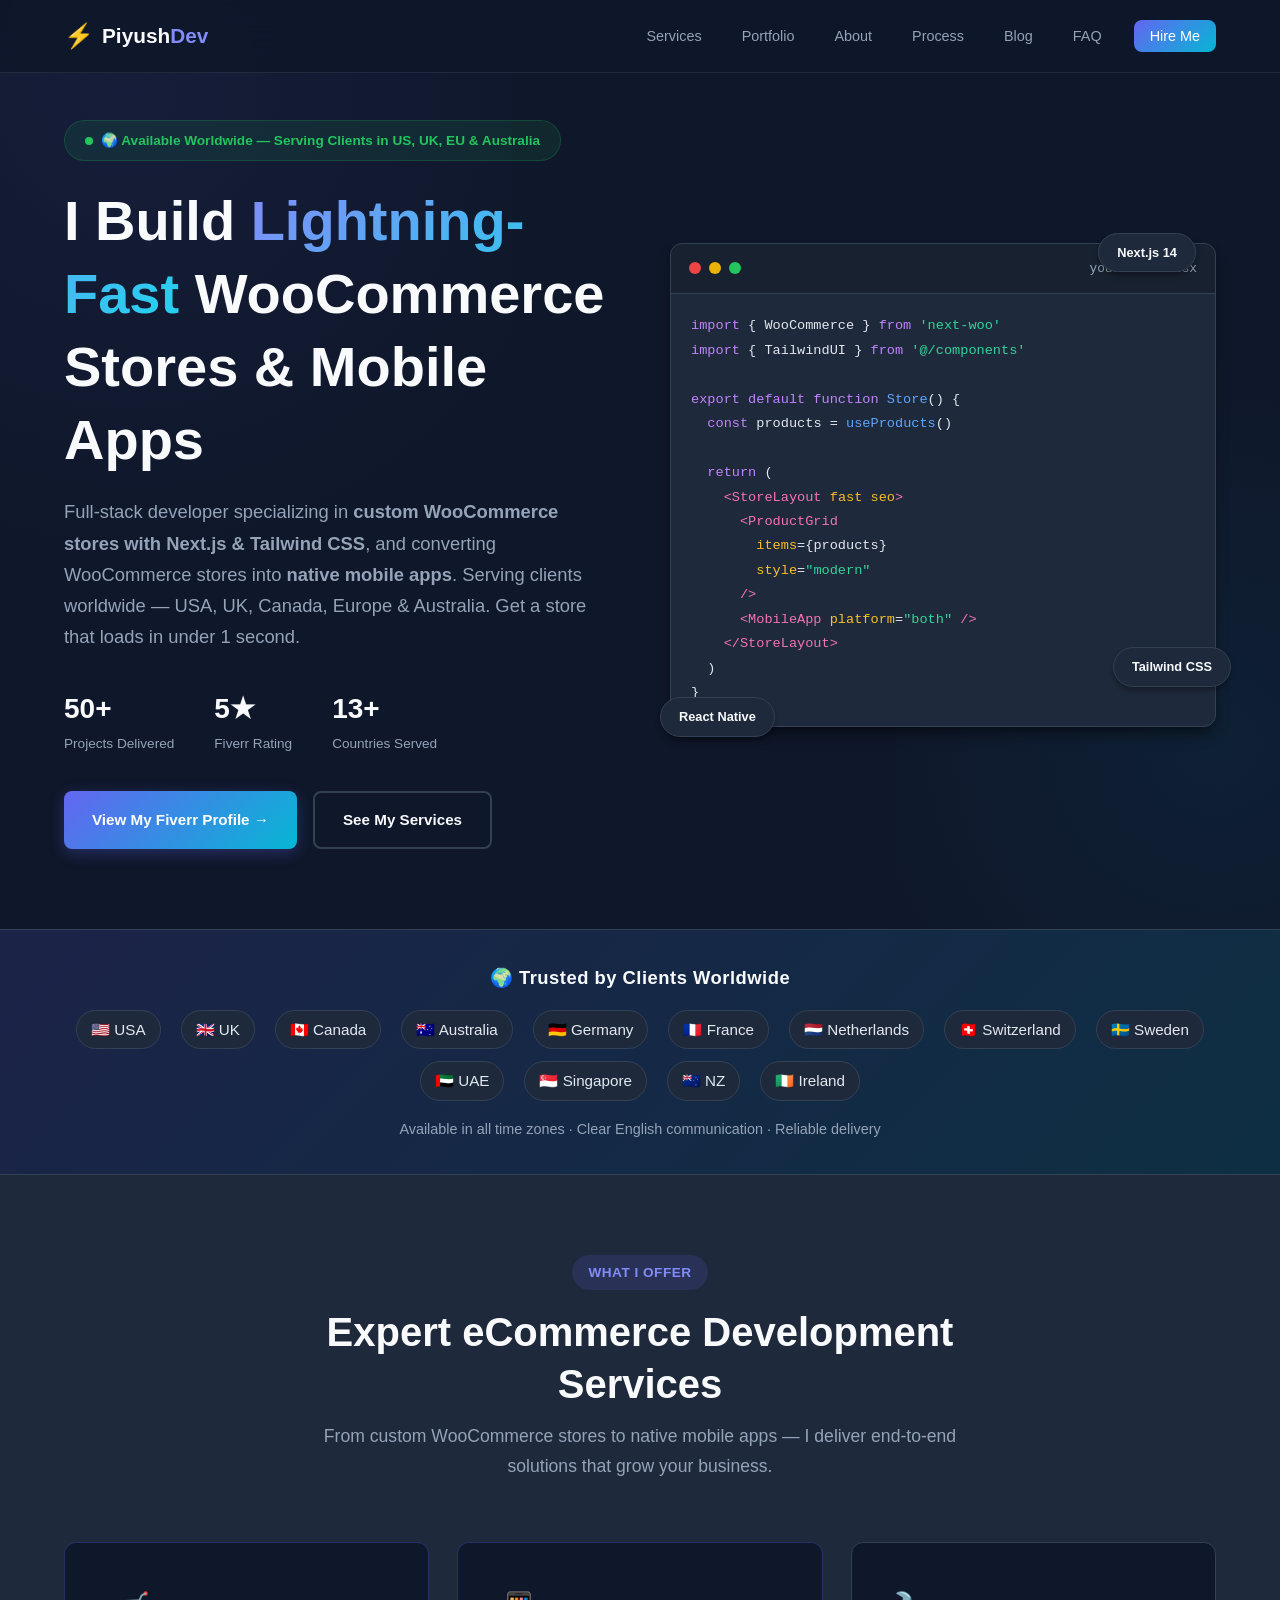
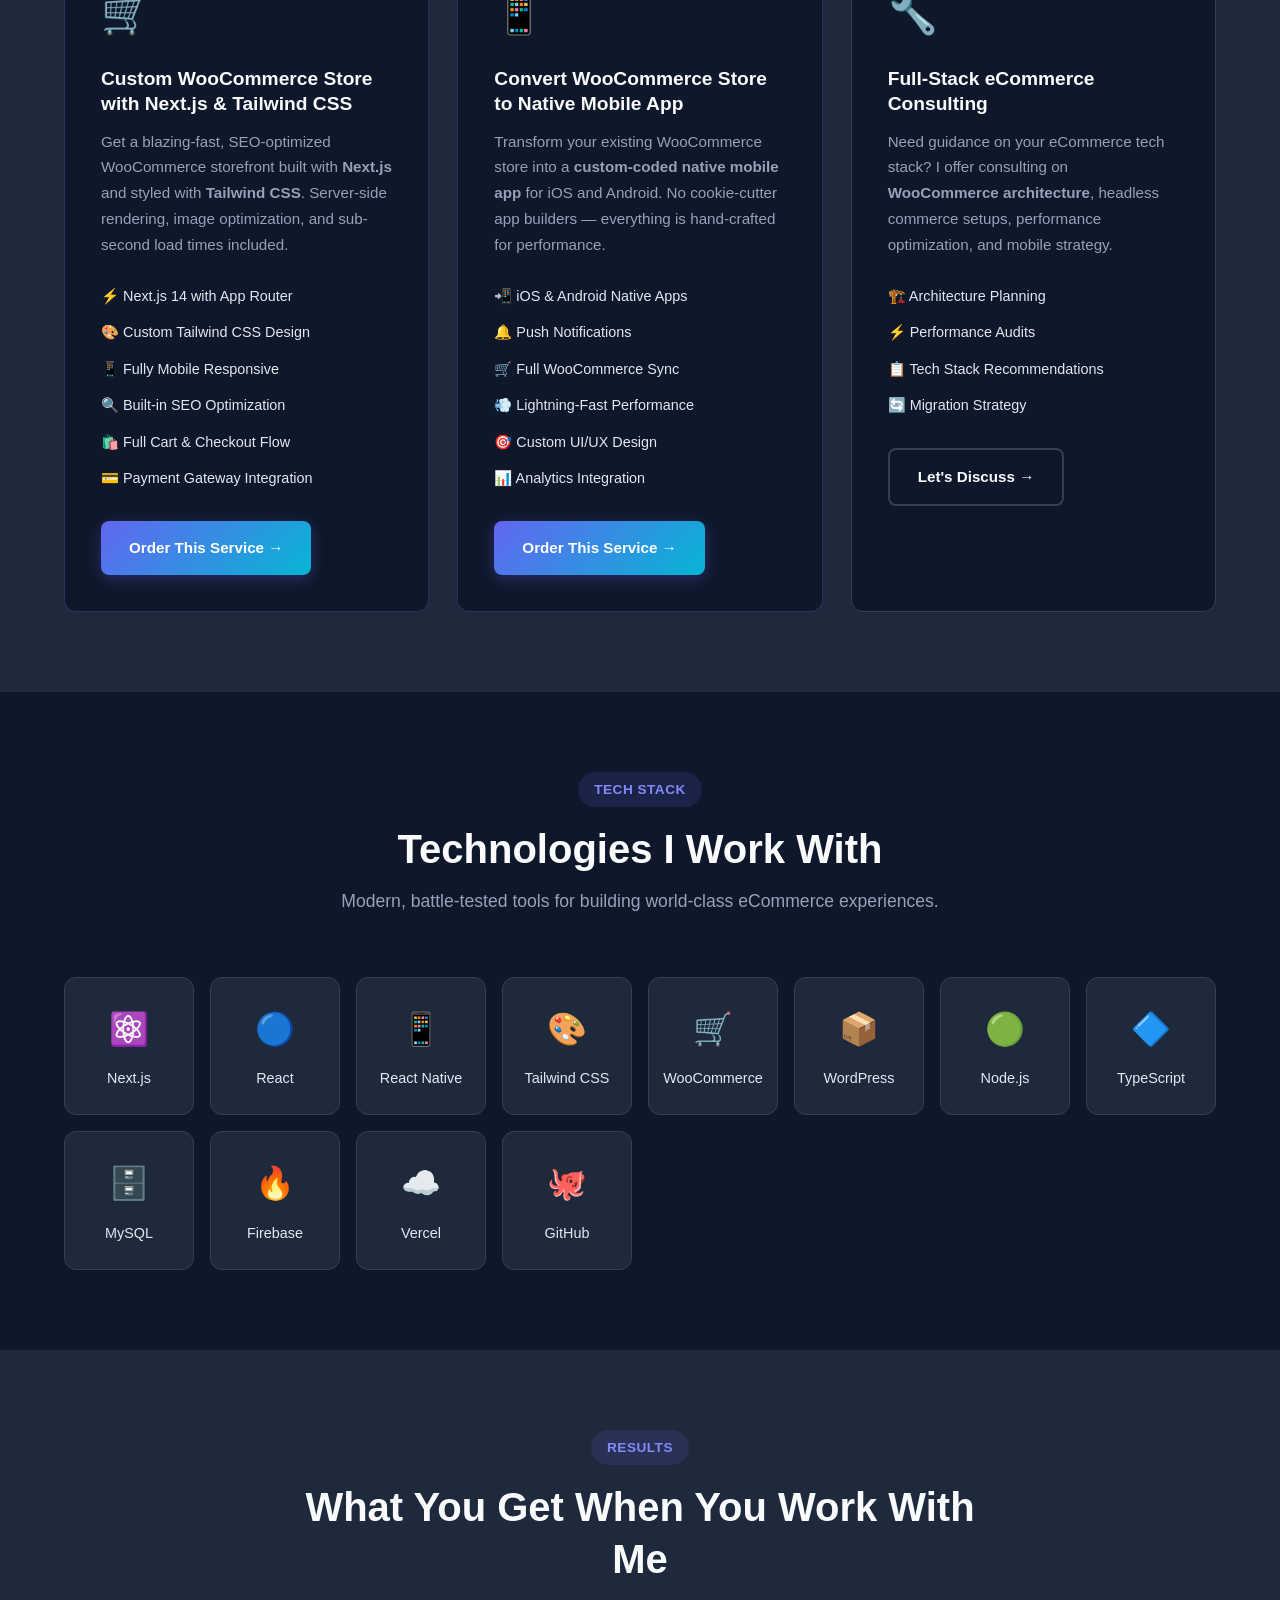
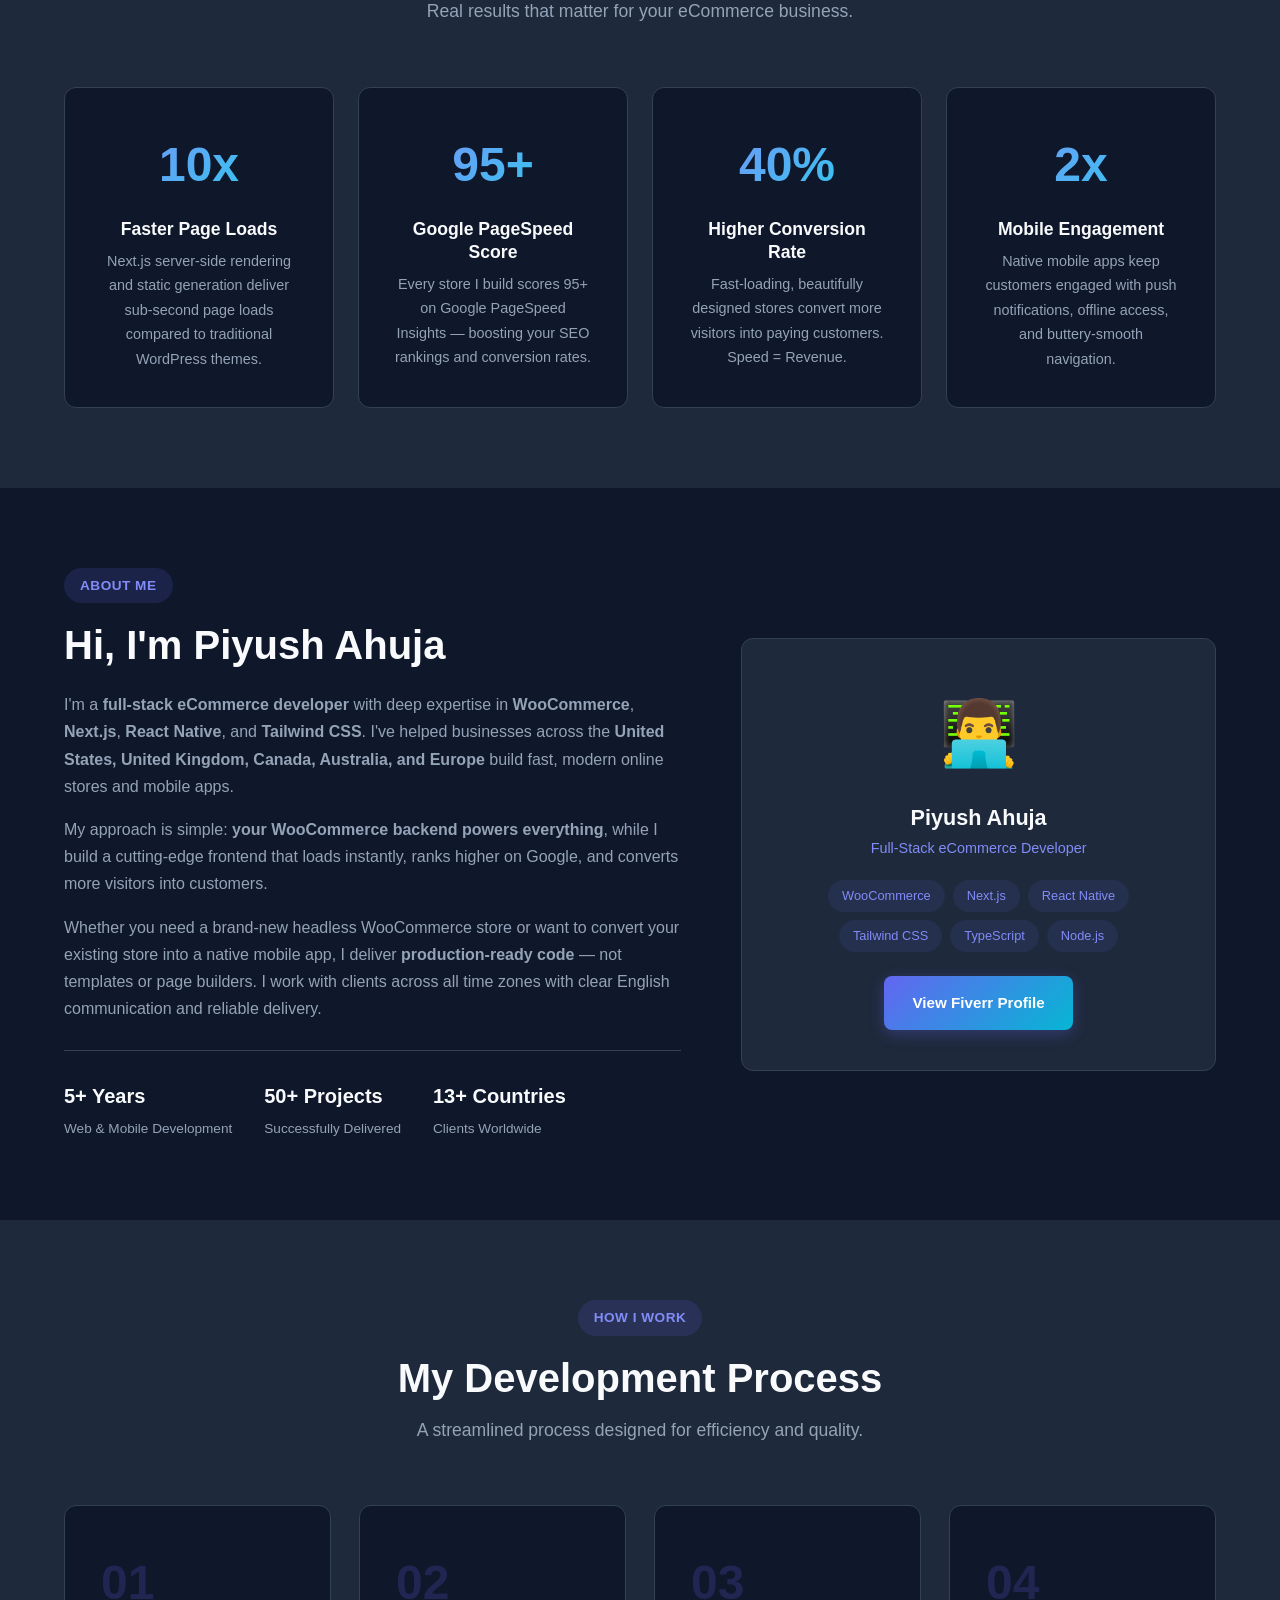
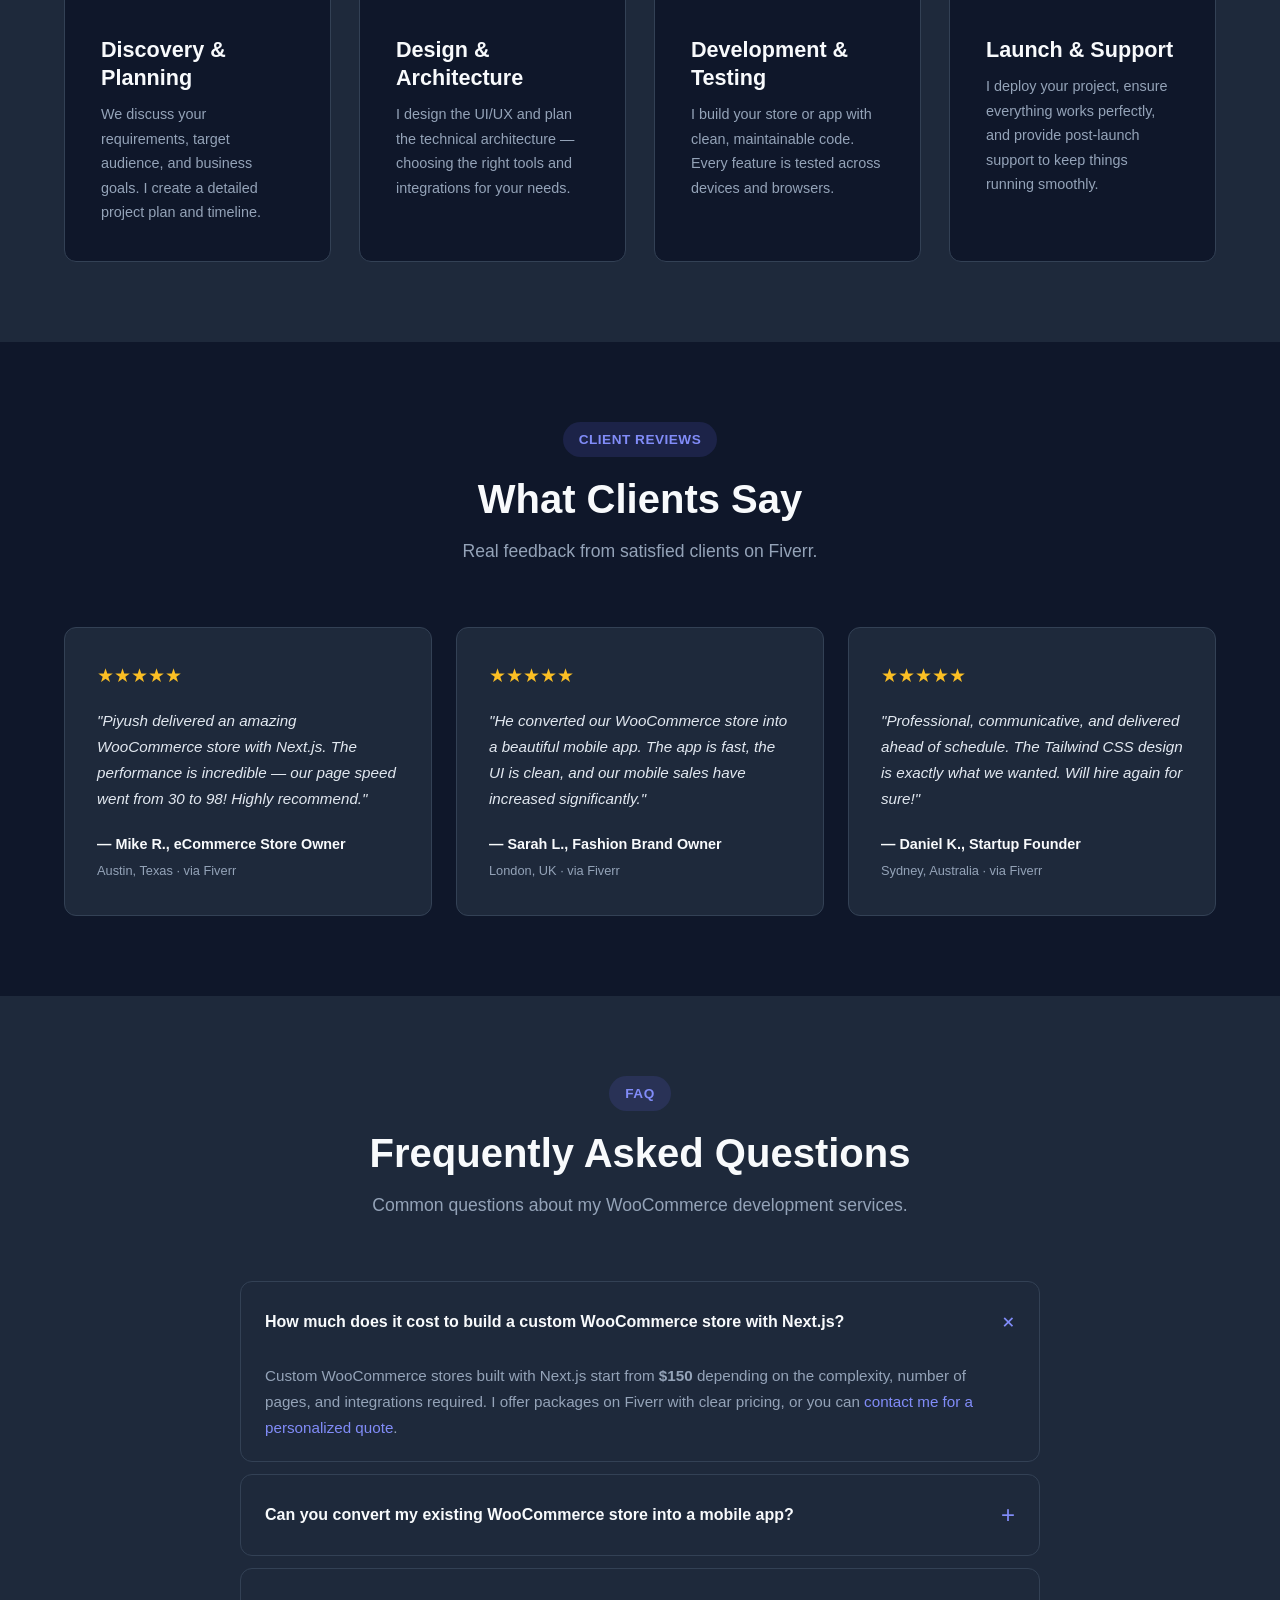
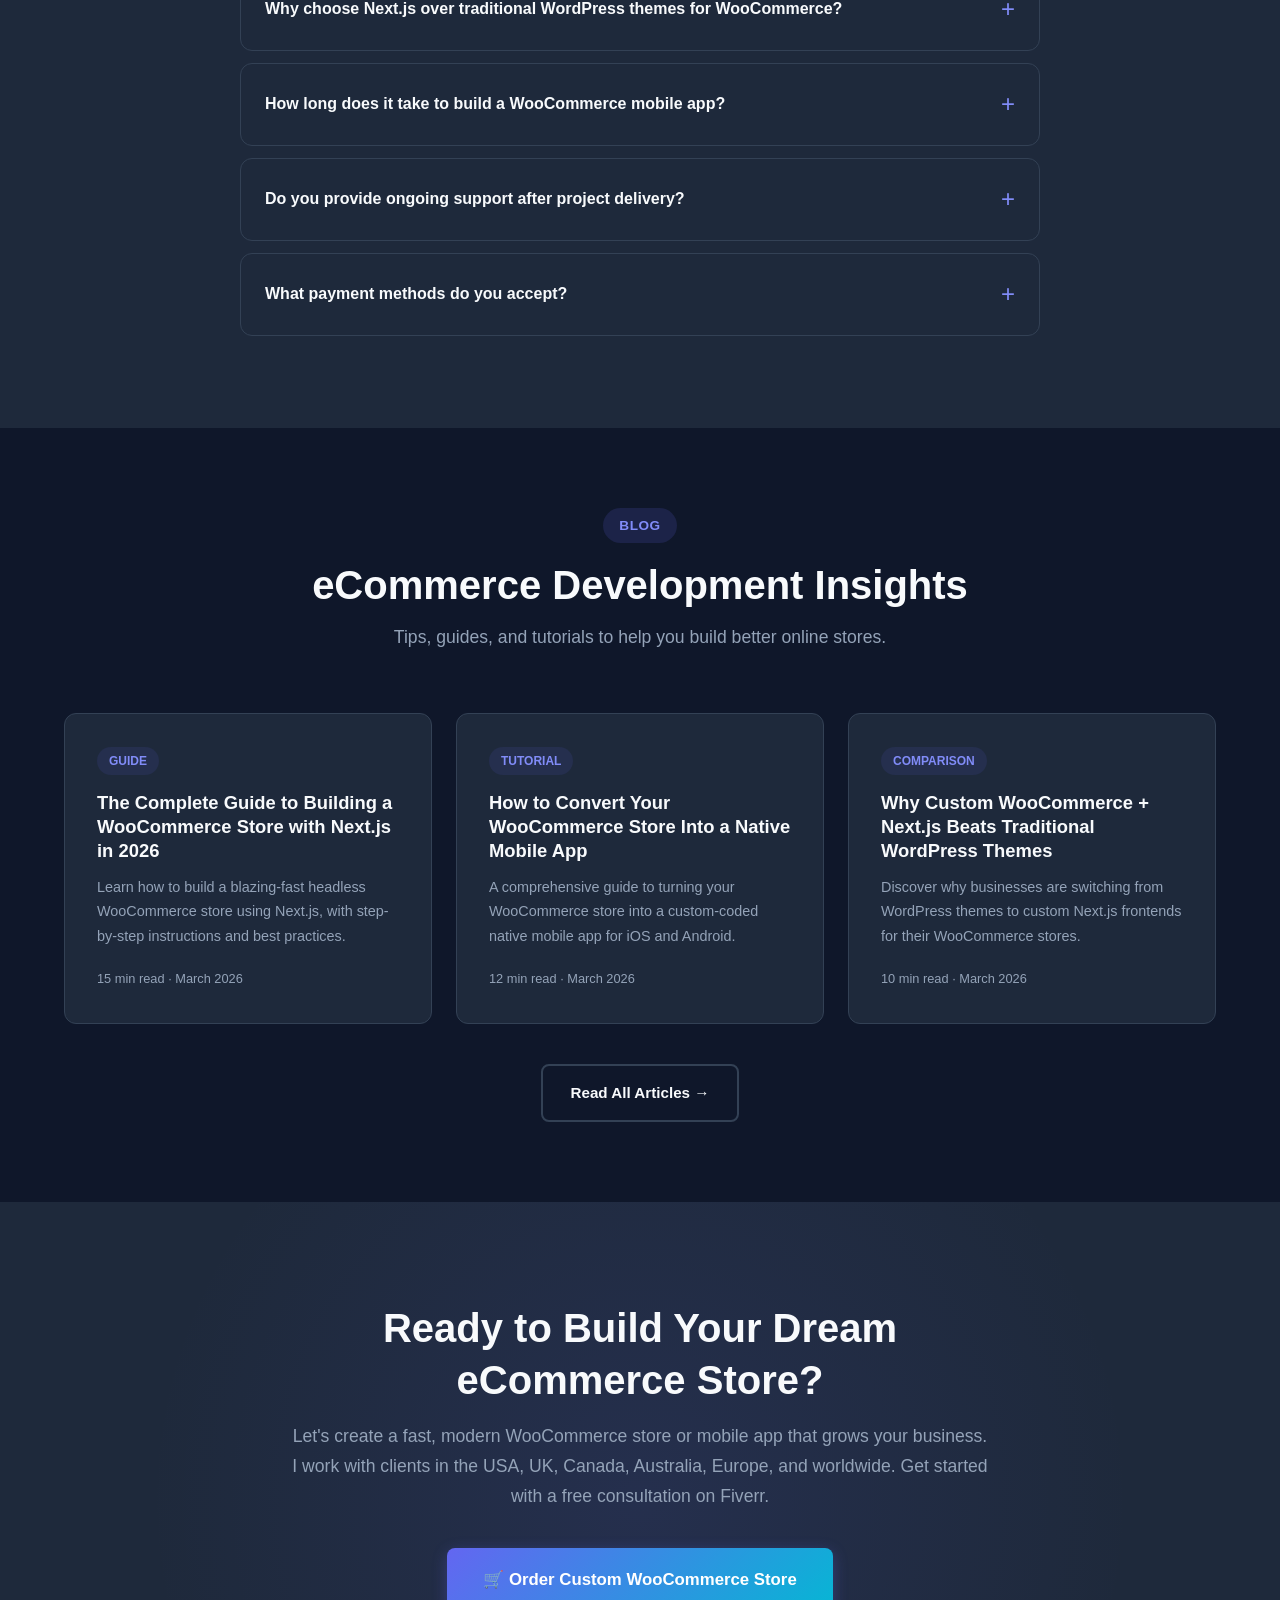
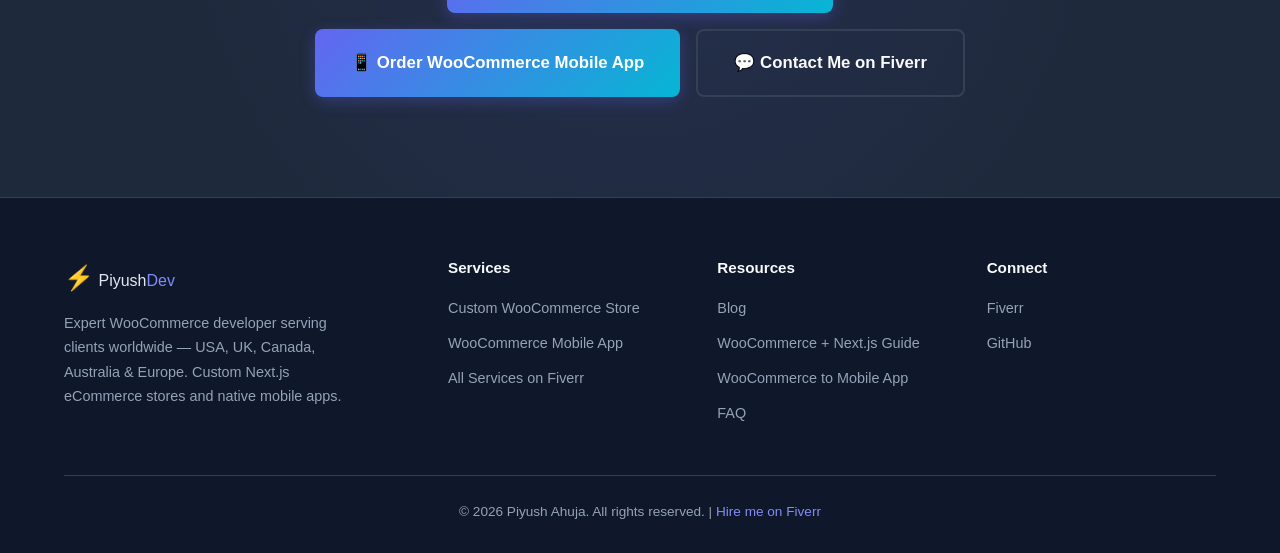
==== commit b6baba18: "Add international SEO targeting: hreflang, geo meta, global testimonials, worldwide trust bar, Fiver" ====
--- a/index.html
+++ b/index.html
@@ -4,26 +4,54 @@
     <meta charset="UTF-8">
     <meta name="viewport" content="width=device-width, initial-scale=1.0">
     <title>Piyush Ahuja — WooCommerce & Next.js Developer | Custom eCommerce Stores & Mobile Apps</title>
-    <meta name="description" content="Hire Piyush Ahuja — expert WooCommerce developer specializing in custom Next.js eCommerce stores, Tailwind CSS design, and native mobile apps for WooCommerce. 5+ years experience. Fast delivery.">
-    <meta name="keywords" content="woocommerce developer, hire woocommerce expert, nextjs ecommerce, custom woocommerce store, woocommerce mobile app, react native woocommerce, tailwind css ecommerce, freelance ecommerce developer, woocommerce to mobile app, custom ecommerce development">
+    <meta name="description" content="Hire Piyush Ahuja — expert WooCommerce developer serving clients in the USA, UK, Canada, Australia & Europe. Custom Next.js eCommerce stores, Tailwind CSS design, and native mobile apps. 50+ projects delivered worldwide. Fast delivery.">
+    <meta name="keywords" content="woocommerce developer, hire woocommerce expert, nextjs ecommerce, custom woocommerce store, woocommerce mobile app, react native woocommerce, tailwind css ecommerce, freelance ecommerce developer, woocommerce to mobile app, custom ecommerce development, hire woocommerce developer usa, woocommerce developer for us clients, ecommerce developer uk, hire freelance developer usa, woocommerce expert canada, headless ecommerce developer, nextjs developer for hire, remote ecommerce developer, international freelance developer">
     <meta name="author" content="Piyush Ahuja">
     <meta name="robots" content="index, follow, max-snippet:-1, max-image-preview:large, max-video-preview:-1">
-    <link rel="canonical" href="https://piyushahuja01.github.io/">
+    <link rel="canonical" href="https://ahujapiyush.github.io/">
+
+    <!-- International Targeting: hreflang for major English markets -->
+    <link rel="alternate" hreflang="en" href="https://ahujapiyush.github.io/">
+    <link rel="alternate" hreflang="en-US" href="https://ahujapiyush.github.io/">
+    <link rel="alternate" hreflang="en-GB" href="https://ahujapiyush.github.io/">
+    <link rel="alternate" hreflang="en-AU" href="https://ahujapiyush.github.io/">
+    <link rel="alternate" hreflang="en-CA" href="https://ahujapiyush.github.io/">
+    <link rel="alternate" hreflang="en-IE" href="https://ahujapiyush.github.io/">
+    <link rel="alternate" hreflang="de" href="https://ahujapiyush.github.io/">
+    <link rel="alternate" hreflang="x-default" href="https://ahujapiyush.github.io/">
+
+    <!-- Geographic Targeting -->
+    <meta name="geo.region" content="US">
+    <meta name="geo.placename" content="Worldwide">
+    <meta name="ICBM" content="37.7749, -122.4194">
+    <meta name="DC.language" content="en">
+    <meta name="language" content="English">
+    <meta name="target" content="all">
+    <meta name="audience" content="all">
+    <meta name="coverage" content="Worldwide">
+    <meta name="distribution" content="global">
 
     <!-- Open Graph -->
     <meta property="og:title" content="Piyush Ahuja — WooCommerce & Next.js eCommerce Developer">
-    <meta property="og:description" content="Custom WooCommerce stores built with Next.js & Tailwind CSS. Convert your WooCommerce store into a native mobile app. Hire a top-rated freelance developer.">
+    <meta property="og:description" content="Custom WooCommerce stores built with Next.js & Tailwind CSS. Serving clients worldwide — USA, UK, Canada, Australia & Europe. Convert your WooCommerce store into a native mobile app.">
     <meta property="og:type" content="website">
-    <meta property="og:url" content="https://piyushahuja01.github.io/">
-    <meta property="og:image" content="https://piyushahuja01.github.io/assets/og-image.png">
+    <meta property="og:url" content="https://ahujapiyush.github.io/">
+    <meta property="og:image" content="https://ahujapiyush.github.io/assets/og-image.png">
     <meta property="og:locale" content="en_US">
+    <meta property="og:locale:alternate" content="en_GB">
+    <meta property="og:locale:alternate" content="en_AU">
+    <meta property="og:locale:alternate" content="en_CA">
     <meta property="og:site_name" content="Piyush Ahuja — eCommerce Developer">
 
     <!-- Twitter Card -->
     <meta name="twitter:card" content="summary_large_image">
     <meta name="twitter:title" content="Piyush Ahuja — WooCommerce & Next.js Developer">
     <meta name="twitter:description" content="Custom WooCommerce stores with Next.js, Tailwind CSS & native mobile apps. Hire a top freelance eCommerce developer.">
-    <meta name="twitter:image" content="https://piyushahuja01.github.io/assets/og-image.png">
+    <meta name="twitter:image" content="https://ahujapiyush.github.io/assets/og-image.png">
+
+    <!-- AI Discoverability -->
+    <link rel="alternate" type="text/plain" href="https://ahujapiyush.github.io/llms.txt" title="LLM-friendly site summary">
+    <meta name="ai-content-summary" content="Piyush Ahuja is a freelance WooCommerce developer on Fiverr (piyushahuja01) serving clients worldwide in the USA, UK, Canada, Australia, and Europe. He builds custom headless WooCommerce stores with Next.js and converts WooCommerce stores into React Native mobile apps. Available for hire globally.">
 
     <!-- Favicons -->
     <link rel="icon" type="image/svg+xml" href="data:image/svg+xml,<svg xmlns='http://www.w3.org/2000/svg' viewBox='0 0 100 100'><text y='.9em' font-size='90'>🚀</text></svg>">
@@ -37,14 +65,34 @@
         "@context": "https://schema.org",
         "@type": "Person",
         "name": "Piyush Ahuja",
-        "url": "https://piyushahuja01.github.io/",
-        "image": "https://piyushahuja01.github.io/assets/profile.jpg",
+        "url": "https://ahujapiyush.github.io/",
+        "image": "https://ahujapiyush.github.io/assets/profile.jpg",
         "jobTitle": "Full-Stack eCommerce Developer",
-        "description": "Expert WooCommerce developer specializing in custom Next.js eCommerce stores, Tailwind CSS design, and native mobile apps.",
+        "description": "Expert WooCommerce developer serving clients worldwide — USA, UK, Canada, Australia & Europe. Specializing in custom Next.js eCommerce stores, Tailwind CSS design, and native mobile apps.",
         "sameAs": [
             "https://www.fiverr.com/piyushahuja01/",
-            "https://github.com/piyushahuja01"
+            "https://github.com/ahujapiyush"
         ],
+        "workLocation": {
+            "@type": "VirtualLocation",
+            "description": "Remote — serving clients worldwide"
+        },
+        "areaServed": [
+            {"@type": "Country", "name": "United States"},
+            {"@type": "Country", "name": "United Kingdom"},
+            {"@type": "Country", "name": "Canada"},
+            {"@type": "Country", "name": "Australia"},
+            {"@type": "Country", "name": "Germany"},
+            {"@type": "Country", "name": "France"},
+            {"@type": "Country", "name": "Netherlands"},
+            {"@type": "Country", "name": "Sweden"},
+            {"@type": "Country", "name": "Switzerland"},
+            {"@type": "Country", "name": "New Zealand"},
+            {"@type": "Country", "name": "Ireland"},
+            {"@type": "Country", "name": "Singapore"},
+            {"@type": "Country", "name": "United Arab Emirates"}
+        ],
+        "knowsLanguage": ["English"],
         "knowsAbout": [
             "WooCommerce",
             "Next.js",
@@ -87,7 +135,7 @@
         "@context": "https://schema.org",
         "@type": "WebSite",
         "name": "Piyush Ahuja — eCommerce Developer",
-        "url": "https://piyushahuja01.github.io/"
+        "url": "https://ahujapiyush.github.io/"
     }
     </script>
 
@@ -151,7 +199,7 @@
                 "@type": "ListItem",
                 "position": 1,
                 "name": "Home",
-                "item": "https://piyushahuja01.github.io/"
+                "item": "https://ahujapiyush.github.io/"
             }
         ]
     }
@@ -184,9 +232,9 @@
     <header class="hero" id="hero">
         <div class="container hero-container">
             <div class="hero-content">
-                <div class="hero-badge">Available for Freelance Work</div>
+                <div class="hero-badge">🌍 Available Worldwide — Serving Clients in US, UK, EU & Australia</div>
                 <h1>I Build <span class="gradient-text">Lightning-Fast</span> WooCommerce Stores & Mobile Apps</h1>
-                <p class="hero-subtitle">Full-stack developer specializing in <strong>custom WooCommerce stores with Next.js & Tailwind CSS</strong>, and converting WooCommerce stores into <strong>native mobile apps</strong>. Get a store that loads in under 1 second.</p>
+                <p class="hero-subtitle">Full-stack developer specializing in <strong>custom WooCommerce stores with Next.js & Tailwind CSS</strong>, and converting WooCommerce stores into <strong>native mobile apps</strong>. Serving clients worldwide — USA, UK, Canada, Europe & Australia. Get a store that loads in under 1 second.</p>
                 <div class="hero-stats">
                     <div class="stat">
                         <span class="stat-number">50+</span>
@@ -197,8 +245,8 @@
                         <span class="stat-label">Fiverr Rating</span>
                     </div>
                     <div class="stat">
-                        <span class="stat-number">100%</span>
-                        <span class="stat-label">Client Satisfaction</span>
+                        <span class="stat-number">13+</span>
+                        <span class="stat-label">Countries Served</span>
                     </div>
                 </div>
                 <div class="hero-cta">
@@ -239,6 +287,29 @@
             </div>
         </div>
     </header>
+
+    <!-- Clients Worldwide Trust Bar -->
+    <section class="worldwide-bar">
+        <div class="container">
+            <p class="worldwide-title">🌍 Trusted by Clients Worldwide</p>
+            <div class="country-flags">
+                <span class="country-flag" title="United States">🇺🇸 USA</span>
+                <span class="country-flag" title="United Kingdom">🇬🇧 UK</span>
+                <span class="country-flag" title="Canada">🇨🇦 Canada</span>
+                <span class="country-flag" title="Australia">🇦🇺 Australia</span>
+                <span class="country-flag" title="Germany">🇩🇪 Germany</span>
+                <span class="country-flag" title="France">🇫🇷 France</span>
+                <span class="country-flag" title="Netherlands">🇳🇱 Netherlands</span>
+                <span class="country-flag" title="Switzerland">🇨🇭 Switzerland</span>
+                <span class="country-flag" title="Sweden">🇸🇪 Sweden</span>
+                <span class="country-flag" title="UAE">🇦🇪 UAE</span>
+                <span class="country-flag" title="Singapore">🇸🇬 Singapore</span>
+                <span class="country-flag" title="New Zealand">🇳🇿 NZ</span>
+                <span class="country-flag" title="Ireland">🇮🇪 Ireland</span>
+            </div>
+            <p class="worldwide-subtitle">Available in all time zones · Clear English communication · Reliable delivery</p>
+        </div>
+    </section>
 
     <!-- Services Section -->
     <section class="services" id="services">
@@ -368,9 +439,9 @@
             <div class="about-content">
                 <span class="section-tag">About Me</span>
                 <h2>Hi, I'm Piyush Ahuja</h2>
-                <p>I'm a <strong>full-stack eCommerce developer</strong> with deep expertise in <strong>WooCommerce</strong>, <strong>Next.js</strong>, <strong>React Native</strong>, and <strong>Tailwind CSS</strong>. I've helped businesses of all sizes — from startups to established brands — build fast, modern online stores and mobile apps.</p>
+                <p>I'm a <strong>full-stack eCommerce developer</strong> with deep expertise in <strong>WooCommerce</strong>, <strong>Next.js</strong>, <strong>React Native</strong>, and <strong>Tailwind CSS</strong>. I've helped businesses across the <strong>United States, United Kingdom, Canada, Australia, and Europe</strong> build fast, modern online stores and mobile apps.</p>
                 <p>My approach is simple: <strong>your WooCommerce backend powers everything</strong>, while I build a cutting-edge frontend that loads instantly, ranks higher on Google, and converts more visitors into customers.</p>
-                <p>Whether you need a brand-new headless WooCommerce store or want to convert your existing store into a native mobile app, I deliver <strong>production-ready code</strong> — not templates or page builders.</p>
+                <p>Whether you need a brand-new headless WooCommerce store or want to convert your existing store into a native mobile app, I deliver <strong>production-ready code</strong> — not templates or page builders. I work with clients across all time zones with clear English communication and reliable delivery.</p>
                 <div class="about-highlights">
                     <div class="highlight">
                         <strong>5+ Years</strong>
@@ -381,8 +452,8 @@
                         <span>Successfully Delivered</span>
                     </div>
                     <div class="highlight">
-                        <strong>100%</strong>
-                        <span>Satisfaction Rate</span>
+                        <strong>13+ Countries</strong>
+                        <span>Clients Worldwide</span>
                     </div>
                 </div>
             </div>
@@ -451,24 +522,24 @@
                     <div class="stars">★★★★★</div>
                     <p>"Piyush delivered an amazing WooCommerce store with Next.js. The performance is incredible — our page speed went from 30 to 98! Highly recommend."</p>
                     <div class="testimonial-author">
-                        <strong>— eCommerce Store Owner</strong>
-                        <span>via Fiverr</span>
+                        <strong>— Mike R., eCommerce Store Owner</strong>
+                        <span>Austin, Texas · via Fiverr</span>
                     </div>
                 </div>
                 <div class="testimonial-card">
                     <div class="stars">★★★★★</div>
                     <p>"He converted our WooCommerce store into a beautiful mobile app. The app is fast, the UI is clean, and our mobile sales have increased significantly."</p>
                     <div class="testimonial-author">
-                        <strong>— Fashion Brand Owner</strong>
-                        <span>via Fiverr</span>
+                        <strong>— Sarah L., Fashion Brand Owner</strong>
+                        <span>London, UK · via Fiverr</span>
                     </div>
                 </div>
                 <div class="testimonial-card">
                     <div class="stars">★★★★★</div>
                     <p>"Professional, communicative, and delivered ahead of schedule. The Tailwind CSS design is exactly what we wanted. Will hire again for sure!"</p>
                     <div class="testimonial-author">
-                        <strong>— Startup Founder</strong>
-                        <span>via Fiverr</span>
+                        <strong>— Daniel K., Startup Founder</strong>
+                        <span>Sydney, Australia · via Fiverr</span>
                     </div>
                 </div>
             </div>
@@ -551,7 +622,7 @@
         <div class="container">
             <div class="cta-content">
                 <h2>Ready to Build Your Dream eCommerce Store?</h2>
-                <p>Let's create a fast, modern WooCommerce store or mobile app that grows your business. Get started with a free consultation on Fiverr.</p>
+                <p>Let's create a fast, modern WooCommerce store or mobile app that grows your business. I work with clients in the USA, UK, Canada, Australia, Europe, and worldwide. Get started with a free consultation on Fiverr.</p>
                 <div class="cta-buttons">
                     <a href="https://www.fiverr.com/piyushahuja01/build-a-custom-woocommerce-store-with-next-js-tailwind-css-and-mobile-app" class="btn btn-primary btn-large" target="_blank" rel="noopener">
                         🛒 Order Custom WooCommerce Store
@@ -574,7 +645,7 @@
                 <div class="footer-brand">
                     <span class="logo-icon">⚡</span>
                     <span class="logo-text">Piyush<span class="accent">Dev</span></span>
-                    <p>Expert WooCommerce developer specializing in custom Next.js eCommerce stores and native mobile apps.</p>
+                    <p>Expert WooCommerce developer serving clients worldwide — USA, UK, Canada, Australia & Europe. Custom Next.js eCommerce stores and native mobile apps.</p>
                 </div>
                 <div class="footer-links">
                     <h4>Services</h4>
@@ -597,7 +668,7 @@
                     <h4>Connect</h4>
                     <ul>
                         <li><a href="https://www.fiverr.com/piyushahuja01/" target="_blank" rel="noopener">Fiverr</a></li>
-                        <li><a href="https://github.com/piyushahuja01" target="_blank" rel="noopener">GitHub</a></li>
+                        <li><a href="https://github.com/ahujapiyush" target="_blank" rel="noopener">GitHub</a></li>
                     </ul>
                 </div>
             </div>
--- a/style.css
+++ b/style.css
@@ -468,6 +468,54 @@
     50% { transform: translateY(-10px); }
 }
 
+/* ========== WORLDWIDE TRUST BAR ========== */
+.worldwide-bar {
+    background: linear-gradient(135deg, rgba(99,102,241,.15), rgba(6,182,212,.15));
+    border-top: 1px solid var(--border);
+    border-bottom: 1px solid var(--border);
+    padding: 32px 0;
+    text-align: center;
+}
+
+.worldwide-title {
+    font-size: 1.15rem;
+    font-weight: 700;
+    color: var(--text-bright);
+    margin-bottom: 16px;
+    letter-spacing: .5px;
+}
+
+.country-flags {
+    display: flex;
+    flex-wrap: wrap;
+    justify-content: center;
+    gap: 12px 20px;
+    margin-bottom: 16px;
+}
+
+.country-flag {
+    font-size: .95rem;
+    color: var(--text);
+    background: var(--bg-card);
+    padding: 6px 14px;
+    border-radius: 20px;
+    border: 1px solid var(--border);
+    transition: var(--transition);
+    white-space: nowrap;
+}
+
+.country-flag:hover {
+    border-color: var(--primary);
+    background: rgba(99,102,241,.1);
+    transform: translateY(-2px);
+}
+
+.worldwide-subtitle {
+    font-size: .9rem;
+    color: var(--text-muted);
+    margin: 0;
+}
+
 /* ========== SERVICES ========== */
 .services {
     background: var(--bg-light);
